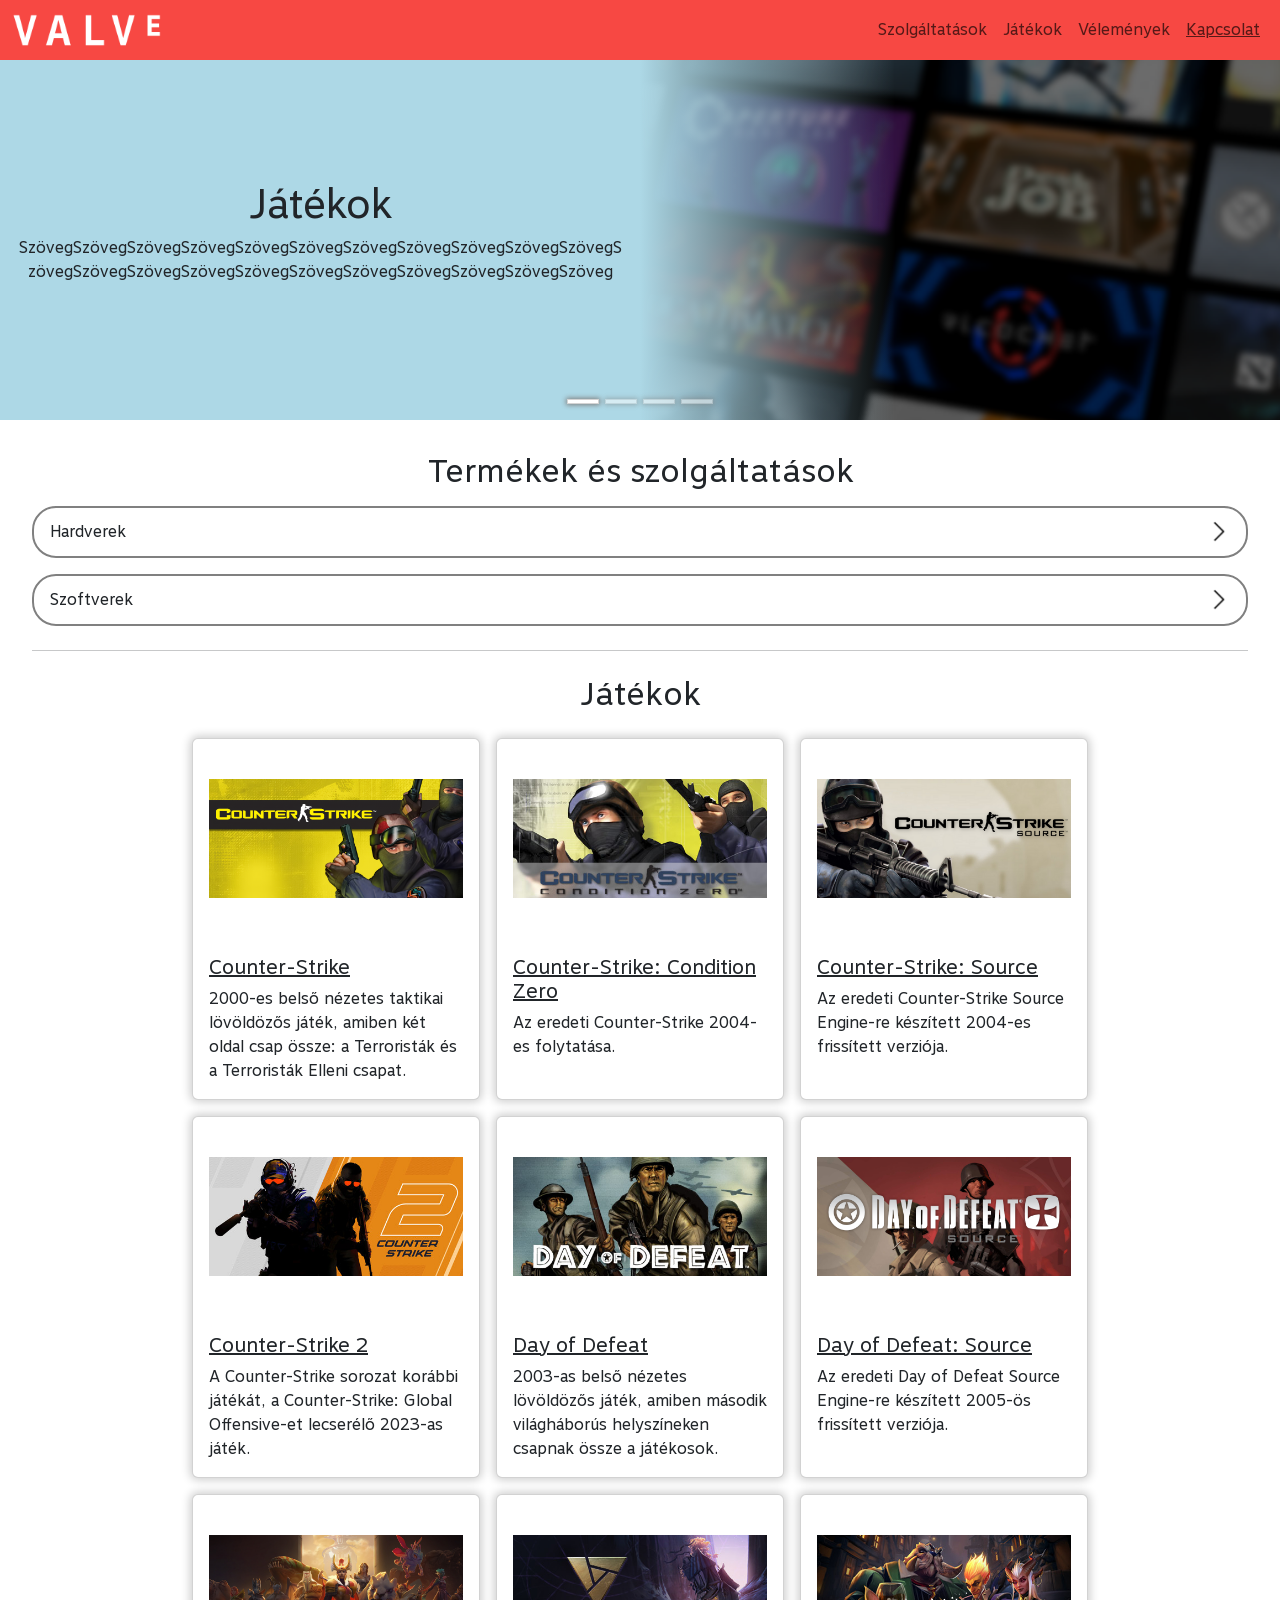
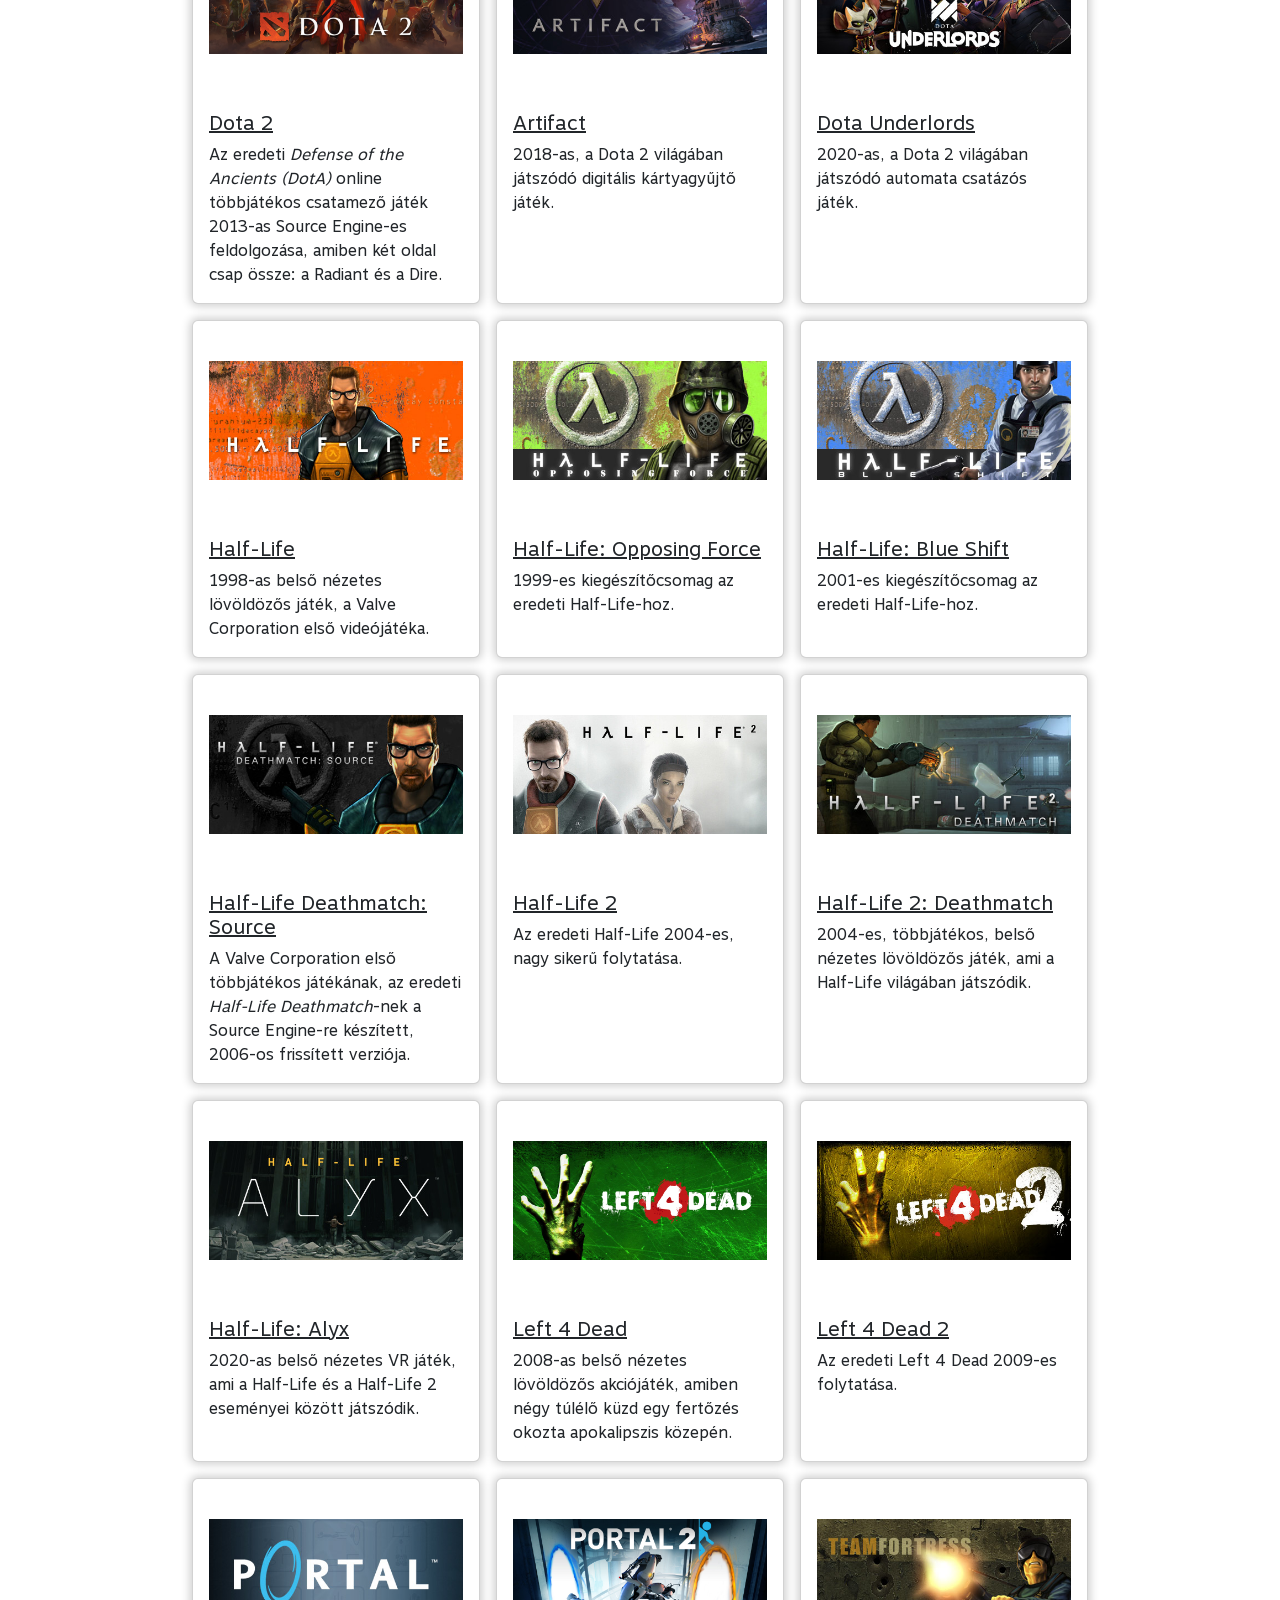
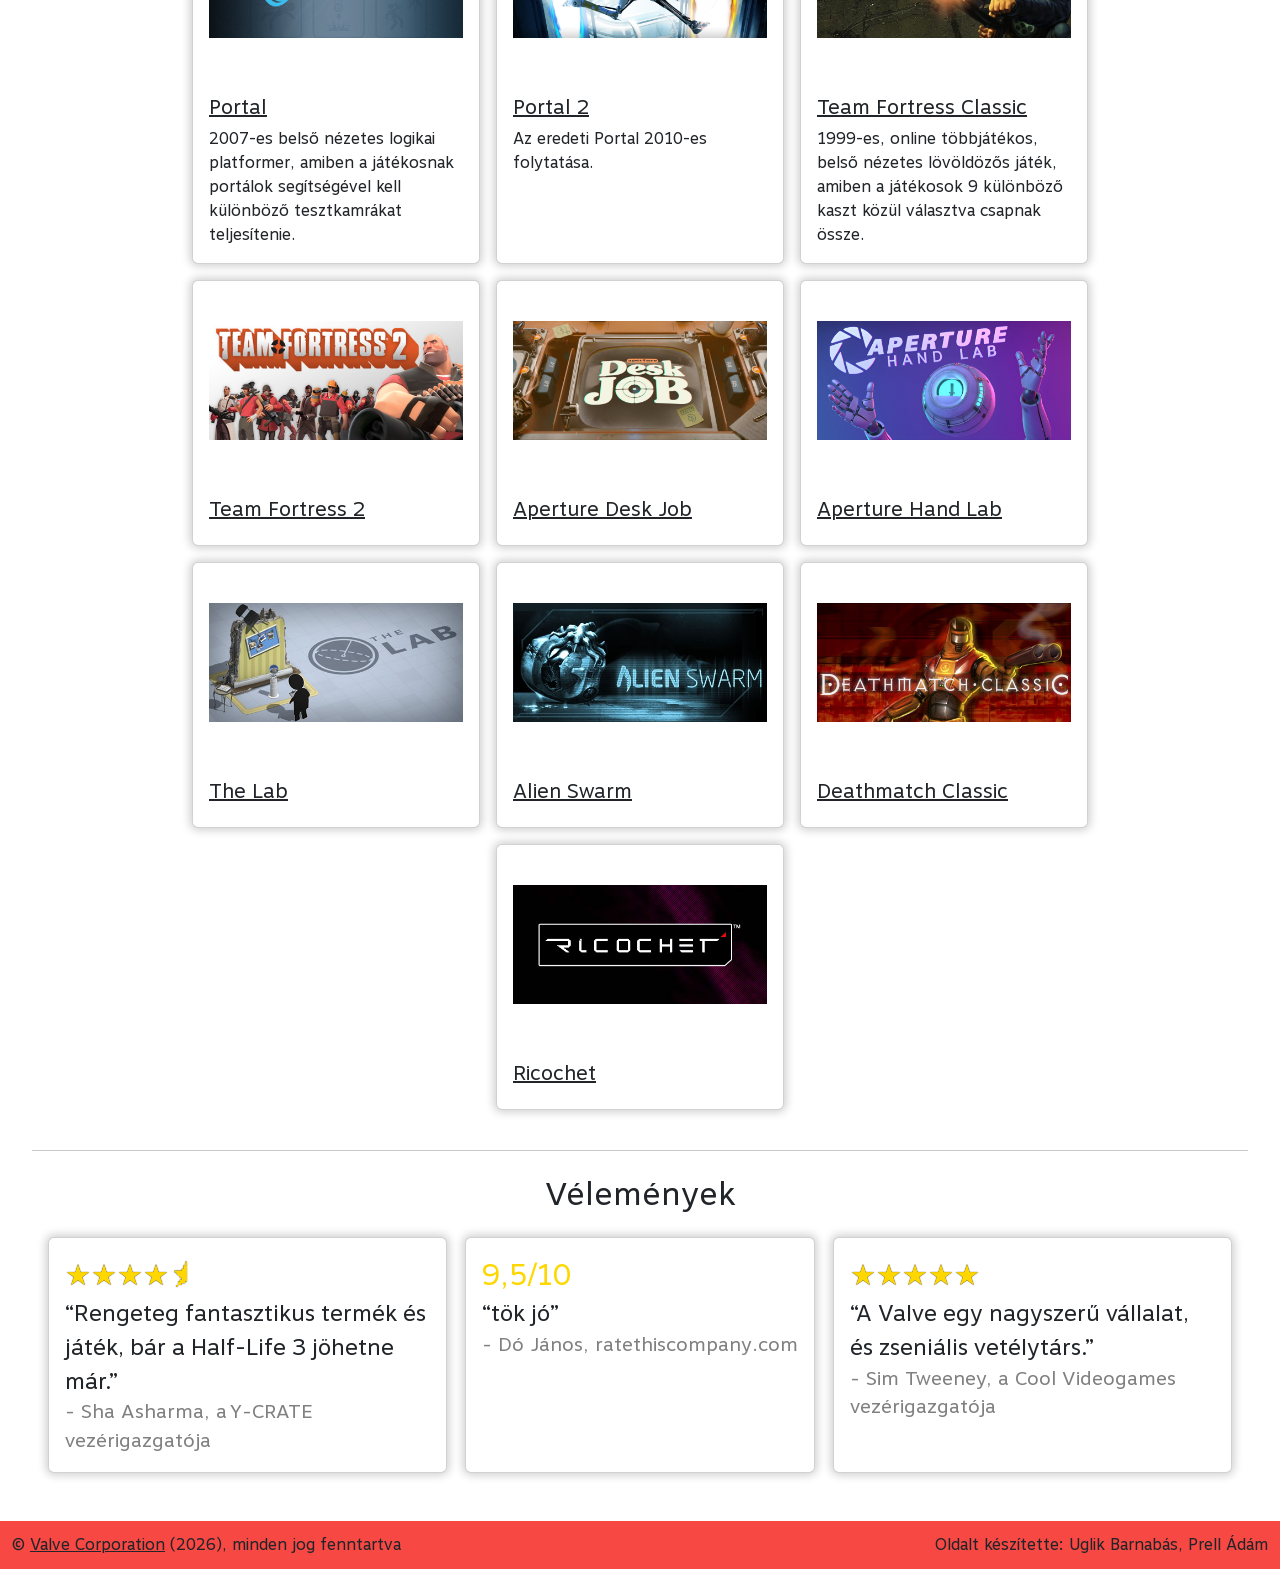
==== index.html @ 9ae610bc "Finished the game cards (god this was a lot of writing)" ====
<!DOCTYPE html>
<html lang="hu">

<head>
    <meta charset="UTF-8">
    <meta name="viewport" content="width=device-width, initial-scale=1.0">
    <title>Valve</title>
    <link href="https://cdn.jsdelivr.net/npm/bootstrap@5.3.8/dist/css/bootstrap.min.css" rel="stylesheet"
        integrity="sha384-sRIl4kxILFvY47J16cr9ZwB07vP4J8+LH7qKQnuqkuIAvNWLzeN8tE5YBujZqJLB" crossorigin="anonymous">
    <script src="https://cdn.jsdelivr.net/npm/bootstrap@5.3.8/dist/js/bootstrap.bundle.min.js"
        integrity="sha384-FKyoEForCGlyvwx9Hj09JcYn3nv7wiPVlz7YYwJrWVcXK/BmnVDxM+D2scQbITxI"
        crossorigin="anonymous"></script>
    <link rel="stylesheet" href="/style.css">
</head>

<body>
    <!--Navbar-->
    <nav class="navbar navbar-expand-sm">
        <div class="container-fluid">
            <a class="navbar-brand" href="#">
                <img src="/media/logo.png" alt="Valve logó" height="50" id="valve_logo">
            </a>
            <button class="navbar-toggler" type="button" data-bs-toggle="collapse" data-bs-target="#navbarNavAltMarkup"
                aria-controls="navbarNavAltMarkup" aria-expanded="false" aria-label="Toggle navigation">
                <span class="navbar-toggler-icon"></span>
            </button>
            <div class="collapse navbar-collapse justify-content-end" id="navbarNavAltMarkup">
                <div class="navbar-nav">
                    <a href="#szolgaltatasok" class="nav-link"
                        title="Ugrás a szolgáltatások szekcióra">Szolgáltatások</a>
                    <a href="#jatekok" class="nav-link" title="Ugrás a játékok szekcióra">Játékok</a>
                    <a href="#velemenyek" class="nav-link" title="Ugrás a vélemények szekcióra">Vélemények</a>
                    <a href="/kapcsolat" class="nav-link" title="Ugrás a kapcsolat lapra"><u>Kapcsolat</u></a>
                </div>
            </div>
        </div>
    </nav>

    <!--Carousel-->
    <div id="carousel" class="carousel slide" data-bs-ride="true">
        <div class="carousel-indicators">
            <button type="button" data-bs-target="#carousel" data-bs-slide-to="0" class="active" aria-current="true" aria-label="Slide 1"></button>
            <button type="button" data-bs-target="#carousel" data-bs-slide-to="1" aria-label="Slide 2"></button>
            <button type="button" data-bs-target="#carousel" data-bs-slide-to="2" aria-label="Slide 3"></button>
            <button type="button" data-bs-target="#carousel" data-bs-slide-to="3" aria-label="Slide 4"></button>
        </div>
        <div class="carousel-inner">
            <div class="carousel-item active">
                <div class="carousel-container">
                    <div class="carousel-leftside">
                        <h1>Játékok</h1>
                        <p>SzövegSzövegSzövegSzövegSzövegSzövegSzövegSzövegSzövegSzövegSzövegSzövegSzövegSzövegSzövegSzövegSzövegSzövegSzövegSzövegSzövegSzöveg</p>
                    </div>
                    <img src="/media/carousel/games.png" class="d-block" id="carousel-img-games" alt="Steam Frame">
                </div>
            </div>
            <div class="carousel-item">
                <div class="carousel-container">
                    <div class="carousel-leftside">
                        <h1>Steam</h1>
                        <p>SzövegSzövegSzövegSzövegSzövegSzövegSzövegSzövegSzövegSzövegSzövegSzövegSzövegSzövegSzövegSzövegSzövegSzövegSzövegSzövegSzövegSzöveg</p>
                    </div>
                    <img src="/media/hardver/deck.png" class="d-block" alt="Steam Deck">
                </div>
            </div>
            <div class="carousel-item">
                <div class="carousel-container">
                    <div class="carousel-leftside">
                        <h1>Termékek</h1>
                        <p>SzövegSzövegSzövegSzövegSzövegSzövegSzövegSzövegSzövegSzövegSzövegSzövegSzövegSzövegSzövegSzövegSzövegSzövegSzövegSzövegSzövegSzöveg</p>
                    </div>
                    <img src="/media/hardver/controller.png" class="d-block w-100" alt="Steam Controller">
                </div>
            </div>
            <div class="carousel-item">
                <div class="carousel-container">
                    <div class="carousel-leftside">
                        <h1>Egy peak CEO</h1>
                        <p>SzövegSzövegSzövegSzövegSzövegSzövegSzövegSzövegSzövegSzövegSzövegSzövegSzövegSzövegSzövegSzövegSzövegSzövegSzövegSzövegSzövegSzöveg</p>
                    </div>
                    <img src="/media/hardver/machine.png" class="d-block w-100" alt="Steam Machine">
                </div>
            </div>
        </div>
    </div>

    <main>
        <h2 id="szolgaltatasok" class="section_title">Termékek és szolgáltatások</h2>

        <!--Hardverek-->
        <div id="revealer1" class="revealer" data-bs-toggle="collapse" href="#collapse1" role="button"
            aria-expanded="false" aria-controls="collapse1">
            Hardverek
            <img src="/media/arrow.png" alt="This is an arrow :D">
        </div>
        <div class="collapse" id="collapse1">
            <div class="collapse_custom">
                <div class="card" style="width: 18rem;">
                    <img src="/media/hardver/deck.png" class="card-img-top" alt="Steam Deck" title="Steam Deck">
                    <div class="card-body">
                        <h5 class="card-title"><a href="https://store.steampowered.com/hardware/steamdeck" class="hidden_link" target="_blank">Steam Deck</a></h5>
                        <p class="card-text">Kényelemre és konzolszerű felhasználói élményre tervezett, erős, hordozható játékos‑PC.</p>
                    </div>
                </div>
                <div class="card" style="width: 18rem;">
                    <img src="/media/hardver/frame.png" class="card-img-top" alt="Steam Frame" title="Steam Frame">
                    <div class="card-body">
                        <h5 class="card-title"><a href="https://store.steampowered.com/hardware/steamframe" class="hidden_link" target="_blank">Steam Frame</a></h5>
                        <p class="card-text">Vezeték nélküli, kényelmes, könnyű VR a Steam Könyvtáradhoz.</p>
                    </div>
                </div>
                <div class="card" style="width: 18rem;">
                    <img src="/media/hardver/controller.png" class="card-img-top" alt="Steam Controller"
                        title="Steam Controller">
                    <div class="card-body">
                        <h5 class="card-title"><a href="https://store.steampowered.com/hardware/steamcontroller" class="hidden_link" target="_blank">Steam Controller</a></h5>
                        <p class="card-text">Személyre szabható, bármilyen játékhoz és konzolhoz használható univerzális kontroller.</p>
                    </div>
                </div>
                <div class="card" style="width: 18rem;">
                    <img src="/media/hardver/machine.png" class="card-img-top" alt="Steam Machine"
                        title="Steam Machine">
                    <div class="card-body">
                        <h5 class="card-title"><a href="https://store.steampowered.com/hardware/steammachine" class="hidden_link" target="_blank">Steam Machine</a></h5>
                        <p class="card-text">Nagy teljesítményű PC-s játékélmény egy nagyjából 16 centis kockába csomagolva.</p>
                    </div>
                </div>
            </div>
        </div>

        <!--Szoftverek-->
        <div id="revealer2" class="revealer" data-bs-toggle="collapse" href="#collapse2" role="button"
            aria-expanded="false" aria-controls="collapse2">
            Szoftverek
            <img src="/media/arrow.png" alt="This is an arrow :D">
        </div>
        <div class="collapse" id="collapse2">
            <div class="collapse_custom">
                <div class="card" style="width: 18rem;">
                    <img src="/media/szoftver/steam.webp" class="card-img-top" alt="Steam Logó" title="Steam Logó">
                    <div class="card-body">
                        <h5 class="card-title"><a href="https://store.steampowered.com" class="hidden_link" target="_blank">Steam</a></h5>
                        <p class="card-text">A világ legnagyobb PC játékárusító platformja egy több mint 130 ezer játékból álló választékkal.</p>
                    </div>
                </div>
                <div class="card" style="width: 18rem;">
                    <img src="/media/szoftver/steamos.jpg" class="card-img-top" alt="SteamOS Logó"
                        title="SteamOS Logó">
                    <div class="card-body">
                        <h5 class="card-title"><a href="https://store.steampowered.com/steamos" class="hidden_link" target="_blank">SteamOS</a></h5>
                        <p class="card-text">Játékra optimalizált, Steam játékokkal kompatibilis, Linux alapú operációs rendszer.</p>
                    </div>
                </div>
                <div class="card" style="width: 18rem;">
                    <img src="/media/szoftver/source.svg" class="card-img-top" alt="Source Engine Logó"
                        title="Source Engine Logó">
                    <div class="card-body">
                        <h5 class="card-title">Source Engine</h5>
                        <p class="card-text">Utódjával, a Source 2-vel együtt a legtöbb Valve játék alapjául szolgáló, szabadon használható videójáték-motor.</p>
                    </div>
                </div>
                <div class="card" style="width: 18rem;">
                    <img src="/media/szoftver/filmmaker.jpg" class="card-img-top" alt="Source Filmmaker Logó"
                        title="Source Filmmaker Logó">
                    <div class="card-body">
                        <h5 class="card-title"><a href="https://store.steampowered.com/app/1840/Source_Filmmaker/" class="hidden_link" target="_blank">Source Filmmaker</a></h5>
                        <p class="card-text">A Source Engine játékelemeit és fizikáját felhasználó animációs program.</p>
                    </div>
                </div>
                <div class="card" style="width: 18rem;">
                    <img src="/media/szoftver/proton.jpg" class="card-img-top" alt="Proton Logó" title="Proton Logó">
                    <div class="card-body">
                        <h5 class="card-title"><a href="https://github.com/ValveSoftware/Proton" class="hidden_link" target="_blank">Proton</a></h5>
                        <p class="card-text">Kompatibilitási réteg a Windows alapú játékok Linuxon való futtatásához.</p>
                    </div>
                </div>
            </div>
        </div>

        <hr>

        <!--Játékok-->
        <h2 class="section_title" id="jatekok">Játékok</h2>
        <div class="flexbox">
            <div class="card" style="width: 18rem;">
                <img src="/media/jatekok/counter_strike.png" class="card-img-top" alt="Counter-Strike banner">
                <div class="card-body">
                    <h5 class="card-title"><a href="https://store.steampowered.com/app/10/CounterStrike/" class="hidden_link" target="_blank">Counter-Strike</a></h5>
                    <p class="card-text">2000-es belső nézetes taktikai lövöldözős játék, amiben két oldal csap össze: a Terroristák és a Terroristák Elleni csapat.</p>
                </div>
            </div>
            <div class="card" style="width: 18rem;">
                <img src="/media/jatekok/counter_strike_condition_zero.png" class="card-img-top" alt="Counter-Strike: Condition Zero banner">
                <div class="card-body">
                    <h5 class="card-title"><a href="https://store.steampowered.com/app/80/CounterStrike_Condition_Zero/" class="hidden_link" target="_blank">Counter-Strike: Condition Zero</a></h5>
                    <p class="card-text">Az eredeti Counter-Strike 2004-es folytatása.</p>
                </div>
            </div>
            <div class="card" style="width: 18rem;">
                <img src="/media/jatekok/counter_strike_source.png" class="card-img-top" alt="Counter-Strike: Source banner">
                <div class="card-body">
                    <h5 class="card-title"><a href="https://store.steampowered.com/app/240/CounterStrike_Source/" class="hidden_link" target="_blank">Counter-Strike: Source</a></h5>
                    <p class="card-text">Az eredeti Counter-Strike Source Engine-re készített 2004-es frissített verziója.</p>
                </div>
            </div>
            <div class="card" style="width: 18rem;">
                <img src="/media/jatekok/counter_strike_2.png" class="card-img-top" alt="Counter-Strike 2 banner">
                <div class="card-body">
                    <h5 class="card-title"><a href="https://store.steampowered.com/app/730/CounterStrike_2/" class="hidden_link" target="_blank">Counter-Strike 2</a></h5>
                    <p class="card-text">A Counter-Strike sorozat korábbi játékát, a Counter-Strike: Global Offensive-et lecserélő 2023-as játék.</p>
                </div>
            </div>
            <div class="card" style="width: 18rem;">
                <img src="/media/jatekok/day_of_defeat.png" class="card-img-top" alt="Day of Defeat banner">
                <div class="card-body">
                    <h5 class="card-title"><a href="https://store.steampowered.com/app/30/Day_of_Defeat/" class="hidden_link" target="_blank">Day of Defeat</a></h5>
                    <p class="card-text">2003-as belső nézetes lövöldözős játék, amiben második világháborús helyszíneken csapnak össze a játékosok.</p>
                </div>
            </div>
            <div class="card" style="width: 18rem;">
                <img src="/media/jatekok/day_of_defeat_source.png" class="card-img-top" alt="Day of Defeat: Source banner">
                <div class="card-body">
                    <h5 class="card-title"><a href="https://store.steampowered.com/app/300/Day_of_Defeat_Source/" class="hidden_link" target="_blank">Day of Defeat: Source</a></h5>
                    <p class="card-text">Az eredeti Day of Defeat Source Engine-re készített 2005-ös frissített verziója.</p>
                </div>
            </div>
            <div class="card" style="width: 18rem;">
                <img src="/media/jatekok/dota_2.png" class="card-img-top" alt="Dota 2 banner">
                <div class="card-body">
                    <h5 class="card-title"><a href="https://store.steampowered.com/app/570/Dota_2/" class="hidden_link" target="_blank">Dota 2</a></h5>
                    <p class="card-text">Az eredeti <i>Defense of the Ancients (DotA)</i> online többjátékos csatamező játék 2013-as Source Engine-es feldolgozása, amiben két oldal csap össze: a Radiant és a Dire.</p>
                </div>
            </div>
            <div class="card" style="width: 18rem;">
                <img src="/media/jatekok/artifact.jpg" class="card-img-top" alt="Artifact banner">
                <div class="card-body">
                    <h5 class="card-title"><a href="https://store.steampowered.com/app/583950/Artifact/" class="hidden_link" target="_blank">Artifact</a></h5>
                    <p class="card-text">2018-as, a Dota 2 világában játszódó digitális kártyagyűjtő játék.</p>
                </div>
            </div>
            <div class="card" style="width: 18rem;">
                <img src="/media/jatekok/dota_underlords.jpg" class="card-img-top" alt="Dota Underlords banner">
                <div class="card-body">
                    <h5 class="card-title"><a href="https://store.steampowered.com/app/1046930/Dota_Underlords/" class="hidden_link" target="_blank">Dota Underlords</a></h5>
                    <p class="card-text">2020-as, a Dota 2 világában játszódó automata csatázós játék.</p>
                </div>
            </div>
            <div class="card" style="width: 18rem;">
                <img src="/media/jatekok/half_life.png" class="card-img-top" alt="Half-Life banner">
                <div class="card-body">
                    <h5 class="card-title"><a href="https://store.steampowered.com/app/70/HalfLife/" class="hidden_link" target="_blank">Half-Life</a></h5>
                    <p class="card-text">1998-as belső nézetes lövöldözős játék, a Valve Corporation első videójátéka.</p>
                </div>
            </div>
            <div class="card" style="width: 18rem;">
                <img src="/media/jatekok/half_life_opposing_force.png" class="card-img-top" alt="Half-Life: Opposing Force banner">
                <div class="card-body">
                    <h5 class="card-title"><a href="https://store.steampowered.com/app/50/HalfLife_Opposing_Force/" class="hidden_link" target="_blank">Half-Life: Opposing Force</a></h5>
                    <p class="card-text">1999-es kiegészítőcsomag az eredeti Half-Life-hoz.</p>
                </div>
            </div>
            <div class="card" style="width: 18rem;">
                <img src="/media/jatekok/half_life_blue_shift.png" class="card-img-top" alt="Half-Life: Blue Shift banner">
                <div class="card-body">
                    <h5 class="card-title"><a href="https://store.steampowered.com/app/130/HalfLife_Blue_Shift/" class="hidden_link" target="_blank">Half-Life: Blue Shift</a></h5>
                    <p class="card-text">2001-es kiegészítőcsomag az eredeti Half-Life-hoz.</p>
                </div>
            </div>
            <div class="card" style="width: 18rem;">
                <img src="/media/jatekok/half_life_deathmatch_source.png" class="card-img-top" alt="Half-Life Deathmatch: Source banner">
                <div class="card-body">
                    <h5 class="card-title"><a href="https://store.steampowered.com/app/360/HalfLife_Deathmatch_Source/" class="hidden_link" target="_blank">Half-Life Deathmatch: Source</a></h5>
                    <p class="card-text">A Valve Corporation első többjátékos játékának, az eredeti <i>Half-Life Deathmatch</i>-nek a Source Engine-re készített, 2006-os frissített verziója.</p>
                </div>
            </div>
            <div class="card" style="width: 18rem;">
                <img src="/media/jatekok/half_life_2.jpg" class="card-img-top" alt="Half-Life 2 banner">
                <div class="card-body">
                    <h5 class="card-title"><a href="https://store.steampowered.com/app/220/HalfLife_2/" class="hidden_link" target="_blank">Half-Life 2</a></h5>
                    <p class="card-text">Az eredeti Half-Life 2004-es, nagy sikerű folytatása.</p>
                </div>
            </div>
            <div class="card" style="width: 18rem;">
                <img src="/media/jatekok/half_life_2_deathmatch.png" class="card-img-top" alt="Half-Life 2: Deathmatch banner">
                <div class="card-body">
                    <h5 class="card-title"><a href="https://store.steampowered.com/app/320/HalfLife_2_Deathmatch/" class="hidden_link" target="_blank">Half-Life 2: Deathmatch</a></h5>
                    <p class="card-text">2004-es, többjátékos, belső nézetes lövöldözős játék, ami a Half-Life világában játszódik.</p>
                </div>
            </div>
            <div class="card" style="width: 18rem;">
                <img src="/media/jatekok/half_life_alyx.jpg" class="card-img-top" alt="Half-Life: Alyx banner">
                <div class="card-body">
                    <h5 class="card-title"><a href="https://store.steampowered.com/app/546560/HalfLife_Alyx/" class="hidden_link" target="_blank">Half-Life: Alyx</a></h5>
                    <p class="card-text">2020-as belső nézetes VR játék, ami a Half-Life és a Half-Life 2 eseményei között játszódik.</p>
                </div>
            </div>
            <div class="card" style="width: 18rem;">
                <img src="/media/jatekok/left_4_dead.png" class="card-img-top" alt="Left 4 Dead banner">
                <div class="card-body">
                    <h5 class="card-title"><a href="https://store.steampowered.com/app/500/Left_4_Dead/" class="hidden_link" target="_blank">Left 4 Dead</a></h5>
                    <p class="card-text">2008-as belső nézetes lövöldözős akciójáték, amiben négy túlélő küzd egy fertőzés okozta apokalipszis közepén.</p>
                </div>
            </div>
            <div class="card" style="width: 18rem;">
                <img src="/media/jatekok/left_4_dead_2.png" class="card-img-top" alt="Left 4 Dead 2 banner">
                <div class="card-body">
                    <h5 class="card-title"><a href="https://store.steampowered.com/app/550/Left_4_Dead_2/" class="hidden_link" target="_blank">Left 4 Dead 2</a></h5>
                    <p class="card-text">Az eredeti Left 4 Dead 2009-es folytatása.</p>
                </div>
            </div>
            <div class="card" style="width: 18rem;">
                <img src="/media/jatekok/portal.png" class="card-img-top" alt="Portal banner">
                <div class="card-body">
                    <h5 class="card-title"><a href="https://store.steampowered.com/app/400/Portal/" class="hidden_link" target="_blank">Portal</a></h5>
                    <p class="card-text">2007-es belső nézetes logikai platformer, amiben a játékosnak portálok segítségével kell különböző tesztkamrákat teljesítenie.</p>
                </div>
            </div>
            <div class="card" style="width: 18rem;">
                <img src="/media/jatekok/portal_2.png" class="card-img-top" alt="Portal 2 banner">
                <div class="card-body">
                    <h5 class="card-title"><a href="https://store.steampowered.com/app/620/Portal_2/" class="hidden_link" target="_blank">Portal 2</a></h5>
                    <p class="card-text">Az eredeti Portal 2010-es folytatása.</p>
                </div>
            </div>
            <div class="card" style="width: 18rem;">
                <img src="/media/jatekok/team_fortress_classic.png" class="card-img-top" alt="Team Fortress Classic banner">
                <div class="card-body">
                    <h5 class="card-title"><a href="https://store.steampowered.com/app/20/Team_Fortress_Classic/" class="hidden_link" target="_blank">Team Fortress Classic</a></h5>
                    <p class="card-text">1999-es, online többjátékos, belső nézetes lövöldözős játék, amiben a játékosok 9 különböző kaszt közül választva csapnak össze.</p>
                </div>
            </div>
            <div class="card" style="width: 18rem;">
                <img src="/media/jatekok/team_fortress_2.png" class="card-img-top" alt="Team Fortress 2 banner">
                <div class="card-body">
                    <h5 class="card-title"><a href="https://store.steampowered.com/app/440/Team_Fortress_2/" class="hidden_link" target="_blank">Team Fortress 2</a></h5>
                    <p class="card-text"></p>
                </div>
            </div>
            <div class="card" style="width: 18rem;">
                <img src="/media/jatekok/aperture_desk_job.png" class="card-img-top" alt="Aperture Desk Job banner">
                <div class="card-body">
                    <h5 class="card-title"><a href="https://store.steampowered.com/app/1902490/Aperture_Desk_Job/" class="hidden_link" target="_blank">Aperture Desk Job</a></h5>
                    <p class="card-text"> </p>
                </div>
            </div>
            <div class="card" style="width: 18rem;">
                <img src="/media/jatekok/aperture_hand_lab.png" class="card-img-top" alt="Aperture Hand Lab banner">
                <div class="card-body">
                    <h5 class="card-title"><a href="https://store.steampowered.com/app/868020/Aperture_Hand_Lab/" class="hidden_link" target="_blank">Aperture Hand Lab</a></h5>
                    <p class="card-text"> </p>
                </div>
            </div>
            <div class="card" style="width: 18rem;">
                <img src="/media/jatekok/the_lab.png" class="card-img-top" alt="The Lab banner">
                <div class="card-body">
                    <h5 class="card-title"><a href="https://store.steampowered.com/app/450390/The_Lab/" class="hidden_link" target="_blank">The Lab</a></h5>
                    <p class="card-text"> </p>
                </div>
            </div>
            <div class="card" style="width: 18rem;">
                <img src="/media/jatekok/alien_swarm.png" class="card-img-top" alt="Alien Swarm banner">
                <div class="card-body">
                    <h5 class="card-title"><a href="https://store.steampowered.com/app/630/Alien_Swarm/" class="hidden_link" target="_blank">Alien Swarm</a></h5>
                    <p class="card-text"> </p>
                </div>
            </div>
            <div class="card" style="width: 18rem;">
                <img src="/media/jatekok/deathmatch_classic.png" class="card-img-top" alt="Deathmatch Classic banner">
                <div class="card-body">
                    <h5 class="card-title"><a href="https://store.steampowered.com/app/40/Deathmatch_Classic/" class="hidden_link" target="_blank">Deathmatch Classic</a></h5>
                    <p class="card-text"> </p>
                </div>
            </div>
            <div class="card" style="width: 18rem;">
                <img src="/media/jatekok/ricochet.png" class="card-img-top" alt="Ricochet banner">
                <div class="card-body">
                    <h5 class="card-title"><a href="https://store.steampowered.com/app/60/Ricochet/" class="hidden_link" target="_blank">Ricochet</a></h5>
                    <p class="card-text"> </p>
                </div>
            </div>
        </div>
        
        <hr>
        
        <!--Vélemények-->
        <h2 id="velemenyek" class="section_title">Vélemények</h2> <!--fix width-->
        <div class="velemenyekgrid">
            <div class="card">
                <div class="card-body">
                    <span class="stars rating">★★★★⯨</span>
                    <p class="review_text">“Rengeteg fantasztikus termék és játék, bár a Half-Life 3 jöhetne már.”</p>
                    <p class="review_author">- Sha Asharma, a Y-CRATE vezérigazgatója</p>
                </div>
            </div>
            <div class="card">
                <div class="card-body">
                    <span class="rating">9,5/10</span>
                    <p class="review_text">“tök jó”</p>
                    <p class="review_author">- Dó János, ratethiscompany.com</p>
                </div>
            </div>
            <div class="card">
                <div class="card-body">
                    <span class="stars rating">★★★★★</span>
                    <p class="review_text">“A Valve egy nagyszerű vállalat, és zseniális vetélytárs.”</p>
                    <p class="review_author">- Sim Tweeney, a Cool Videogames vezérigazgatója</p>
                </div>
            </div>
        </div>
    </main>
    <footer>
        <p>© <a href="https://www.valvesoftware.com/" class="hidden_link" target="_blank">Valve Corporation</a> (2026),
            minden jog fenntartva</p>
        <p>Oldalt készítette: Uglik Barnabás, Prell Ádám</p>
    </footer>
</body>

</html>
---- style.css ----
@import url('https://fonts.googleapis.com/css2?family=Mona+Sans:ital,wght@0,200..900;1,200..900&display=swap');

@font-face {
    font-family: motiva_regular;
    src: url(./font/MotivaSansRegular.woff.ttf);
}

@font-face {
    font-family: motiva_medium;
    src: url(./font/MotivaSansMedium.woff.ttf);
}

* {
    margin: 0; padding: 0;
    box-sizing: border-box;
    font-family: motiva_regular;
}

.navbar {
    background: #f74843;
    padding: 0;
}

.navbar > div {
    padding-left: 0;
}

#carousel,
.carousel-item,
.carousel-item > img
{
    height: 40vh;
    object-fit: cover;
}

#valve_logo{
    background-color: white;
}

main {
    padding: 32px;
}

.revealer {
    display: flex;
    width: 100%;
    border: 2px solid grey;
    padding: 12px 16px;
    border-radius: 24px;
    transition: border-radius .1s;
    justify-content: space-between;
}

.revealer[aria-expanded="false"] {
    transition-delay: .3s;
}

.revealer[aria-expanded="true"], .revealer:has(+ .collapsing) {
    border-bottom: none;
}

.collapse_custom {
    display: flex;
    flex-direction: row;
    border: 2px solid grey;
    border-top: none;
    gap: 16px;
    flex-wrap: wrap;
    padding: 16px;
    justify-content: center;
    border-radius: 0 0 24px 24px;
}

main > .revealer:not(:first-child) {
    margin-top: 16px;
}

.card {
    box-shadow: 0px 0px 10px 2px #0003;
}

.card-img-top {
    padding: 16px;
    height: 200px;
    object-fit: contain;
}

.revealer img {
    transition: transform 0.3s ease;
    height: 24px;
}

.revealer[aria-expanded="true"] img {
    transform: rotate(90deg);
    transition: transform 0.3s ease;
}

.revealer[aria-expanded="true"] {
    border-radius: 24px 24px 0 0;
}

.section_title {
    text-align: center;
}

.flexbox {
    display: flex;
    flex-direction: row;
    gap: 16px;
    flex-wrap: wrap;
    padding: 16px;
    justify-content: center;
}

hr {
    margin: 24px 0;
}

footer {
    background-color: #f74843;
    padding: 12px;
    display: flex;
    flex-direction: row;
    justify-content: space-between;
    flex-wrap: wrap;
}

footer > p {
    margin-bottom: 0 !important;
}

.hidden_link {
    color: #212529;
}

.stars {
    text-shadow: 0 0 1px black;
}

.rating {
    font-size: 1.8em;
    color: gold;
}

.velemenyekgrid {
    display: grid;
    grid-template-columns: auto auto auto;
    gap: 18px;
    padding: 16px;
}

.review_flexbox {
    display: flex;
    flex-direction: row;
    gap: 16px;
    flex-wrap: wrap;
    padding: 16px;
    justify-content: space-between;
}

.review_text {
    font-size: 1.4em;
    margin-bottom: 0;
}

.review_author {
    font-size: 1.2em;
    margin-top: 0;
    margin-bottom: 0;
    color: gray;
}

@media only screen and (max-width: 700px) {
    .velemenyekgrid {
        grid-template-columns: auto;
    }
}

.carousel-container {
    display: flex;
    align-self: center;
    height: 100%;
    align-items: center;
    background: linear-gradient(to right, lightblue 50%, transparent 70%);
}

.carousel-leftside {
    display: flex;
    width: 50%;
    height: 100%;
    flex-direction: column;
    justify-content: center;
    padding: 16px;
}

.carousel-container h1,
.carousel-container p {
    overflow-wrap: break-word;
    text-align: center;
    width: 100%;
}

.carousel-container img {
    width: 50%;
    object-fit: contain;
    padding: 16px;
    height: 100%;
}

.carousel-indicators button {
    border: 0.1px solid lightgray !important;
    box-shadow: 0 0 5px 1px gray;
}

#carousel-img-games {
    scale: 200%;
    z-index: -1;
    object-fit: cover;
}

.velemenyekgrid .card {
    min-width: 33%;
}
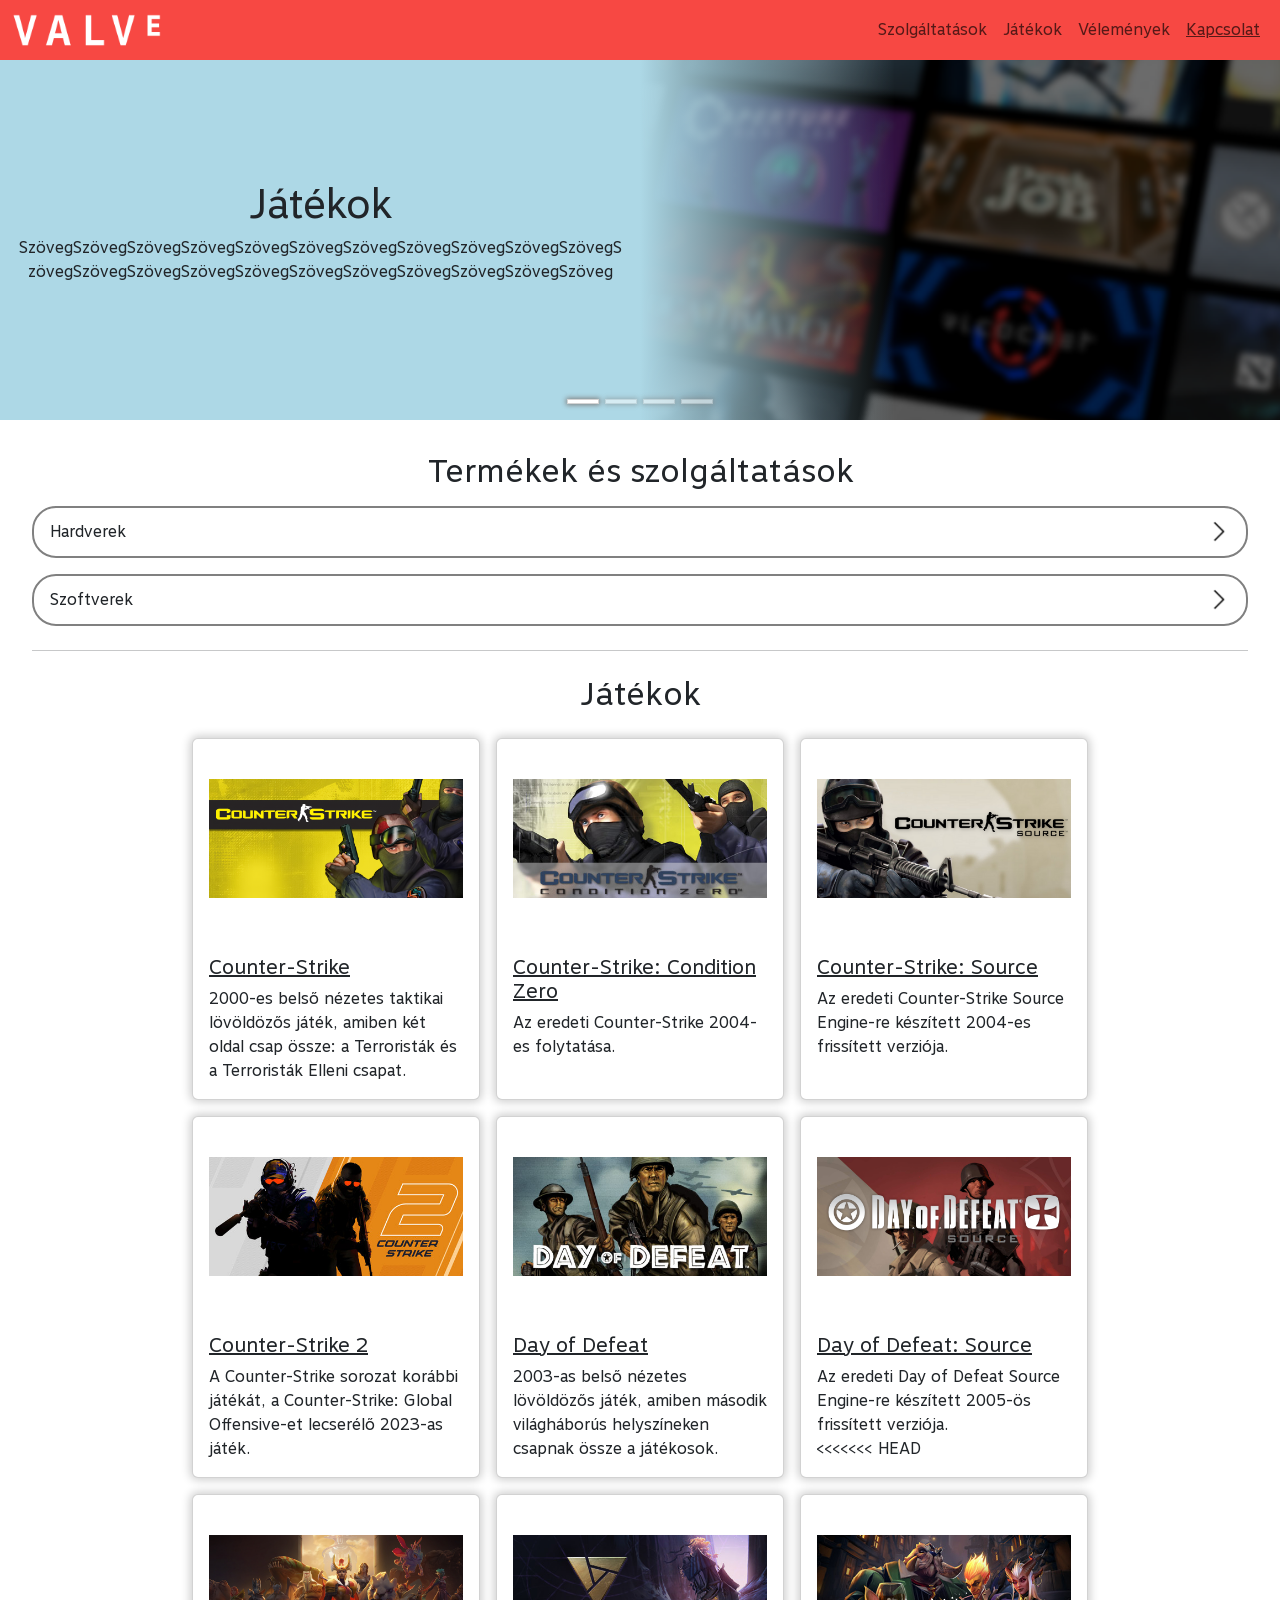
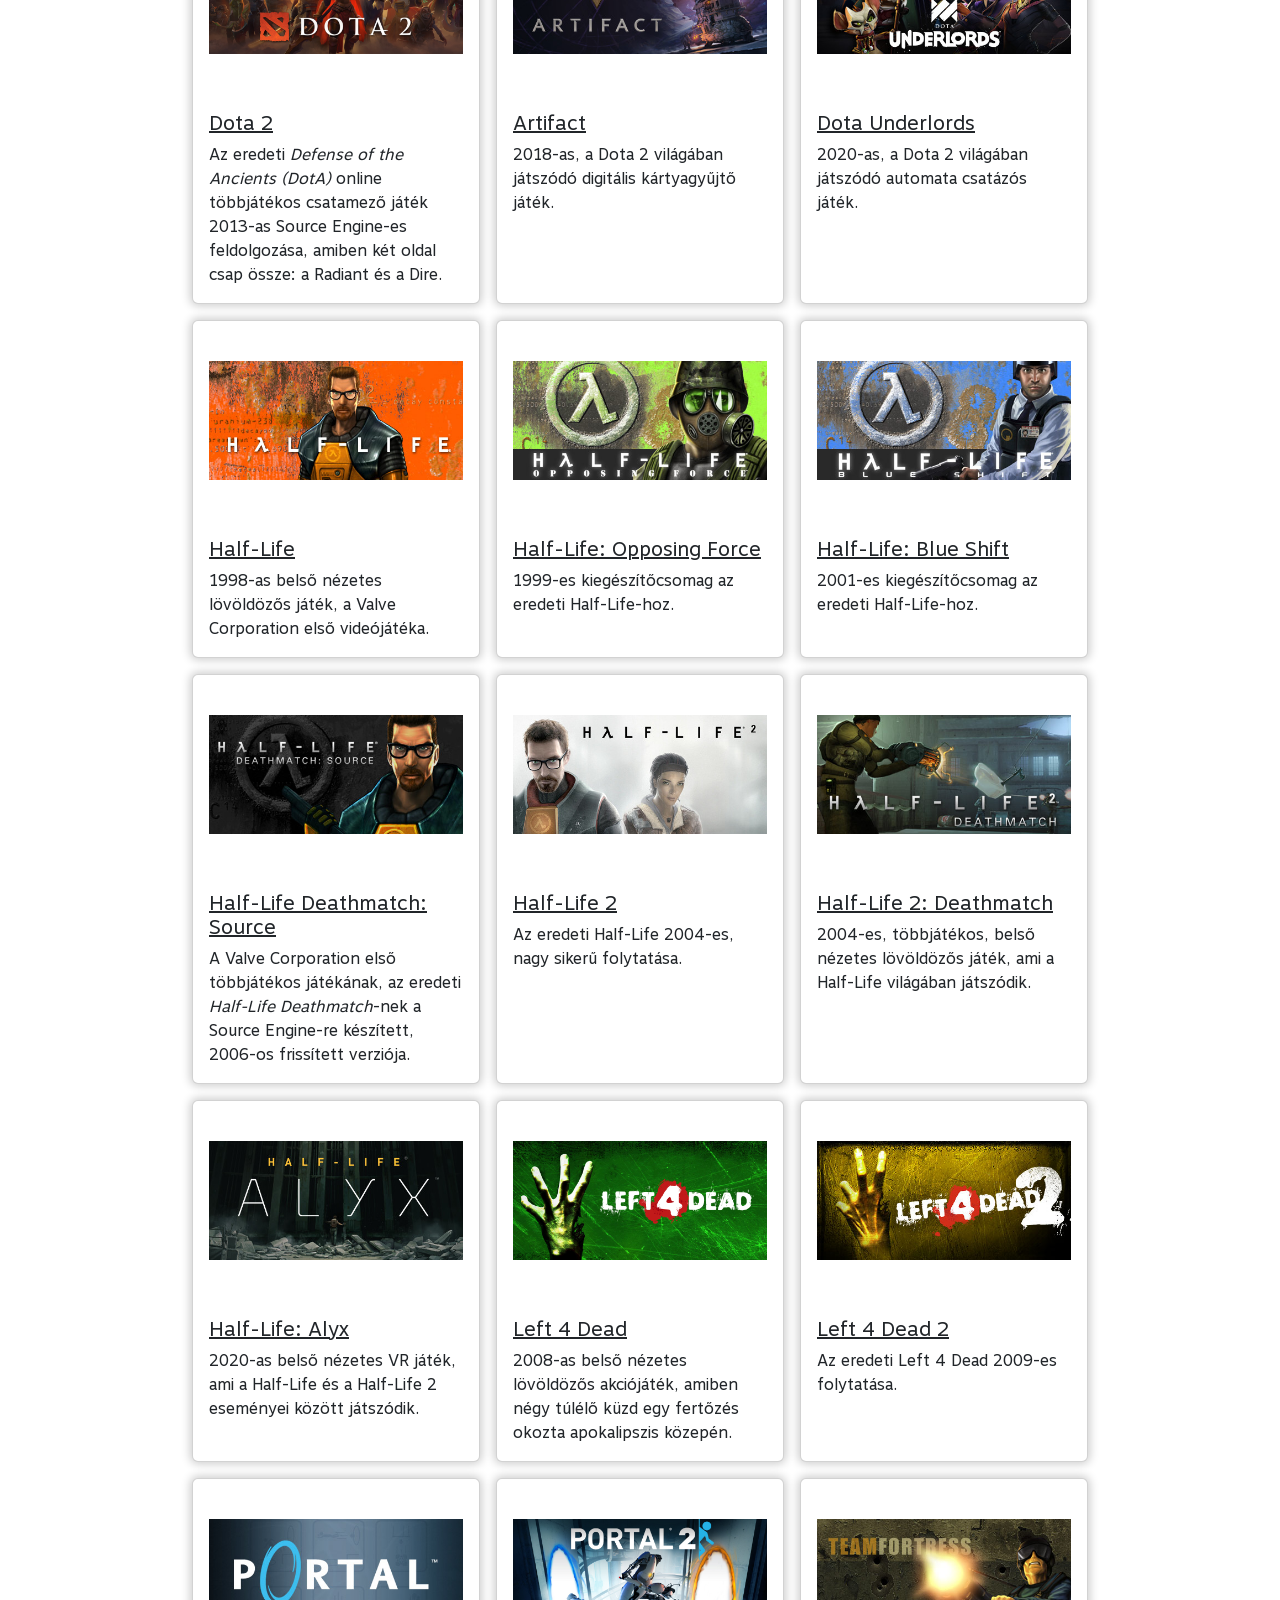
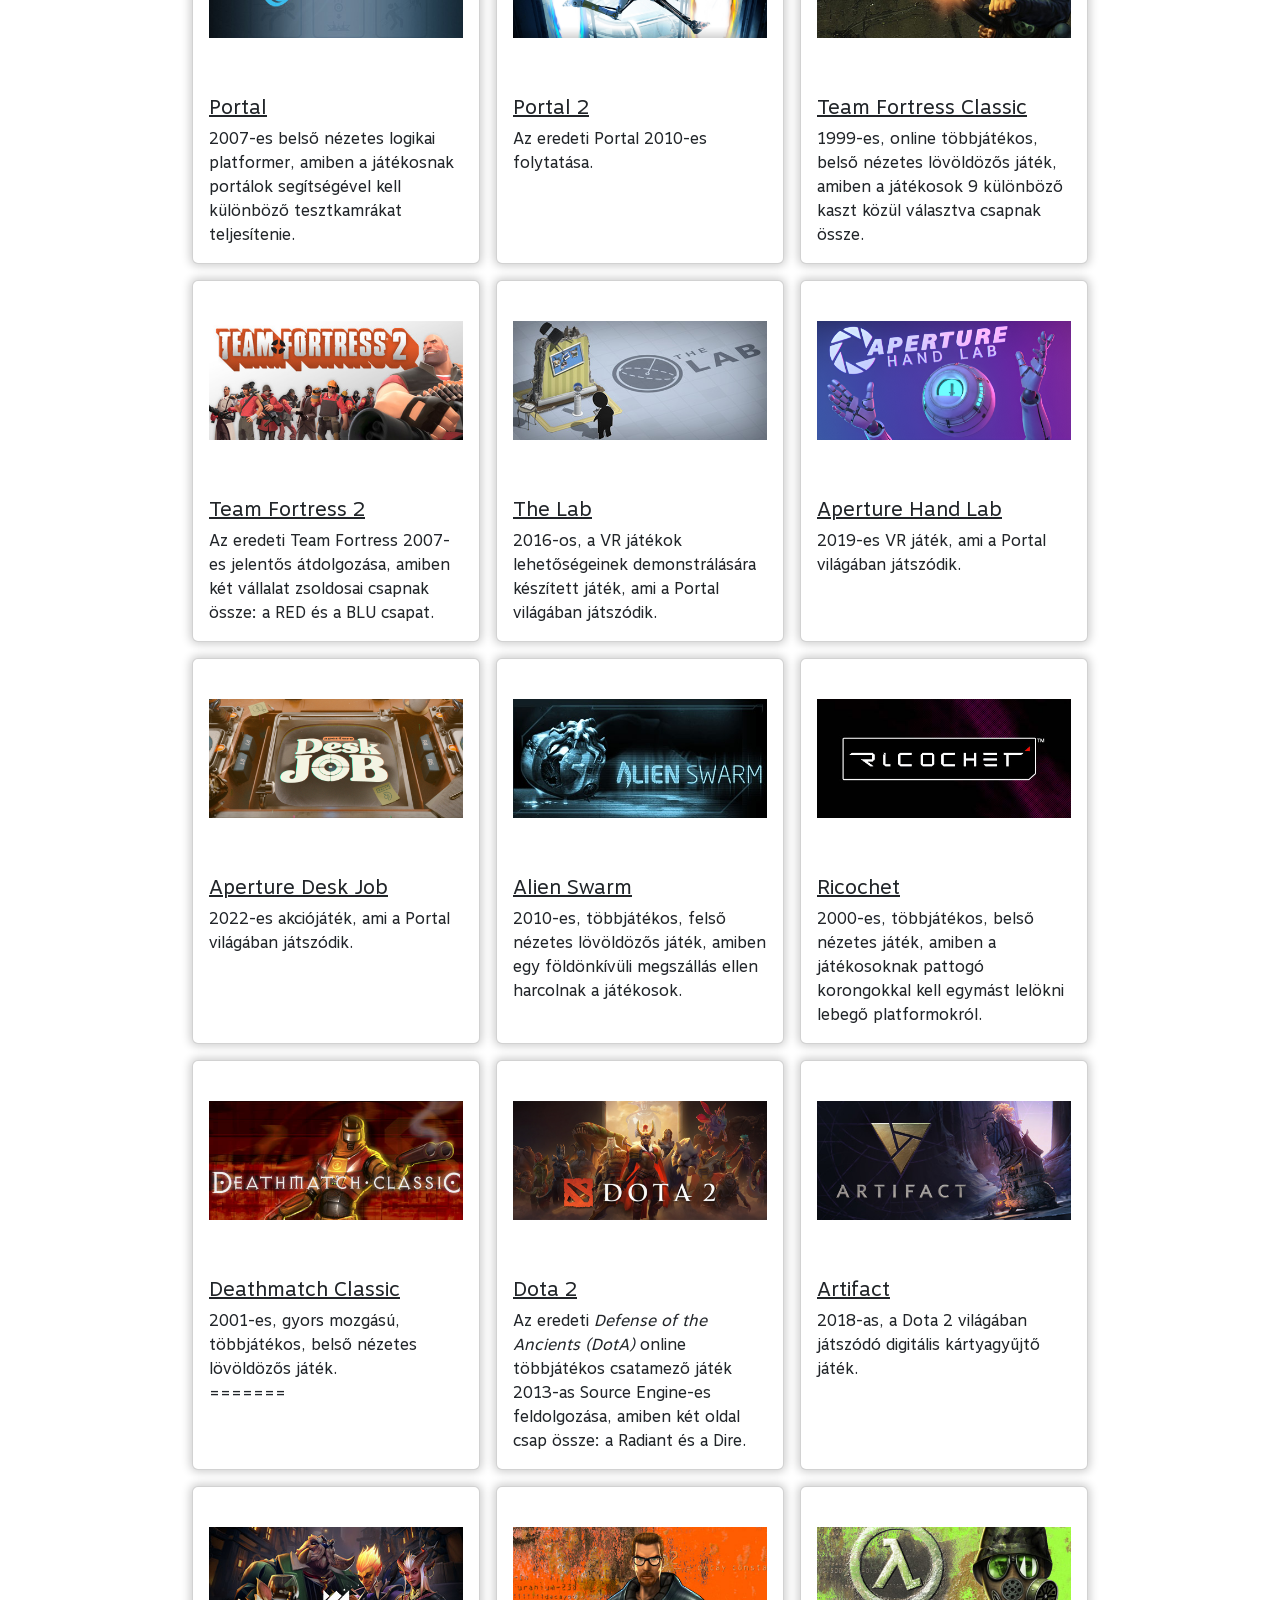
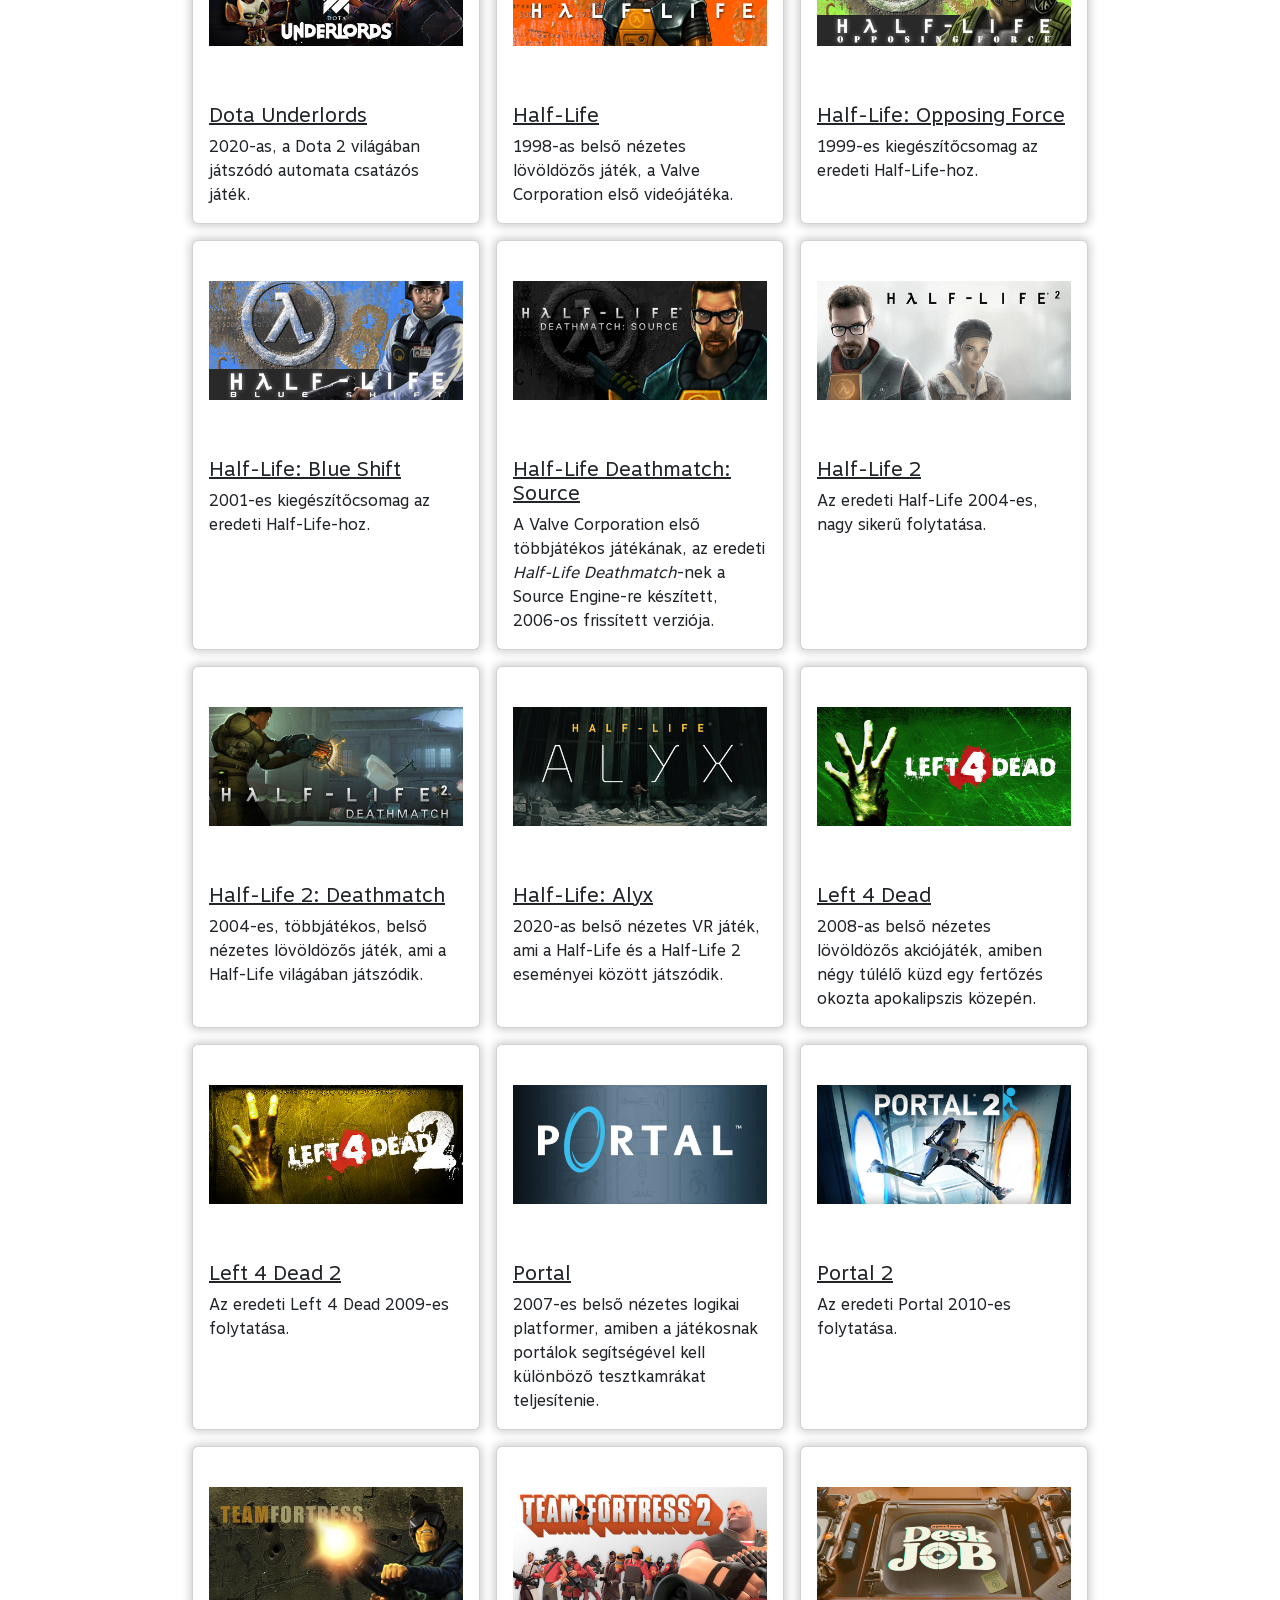
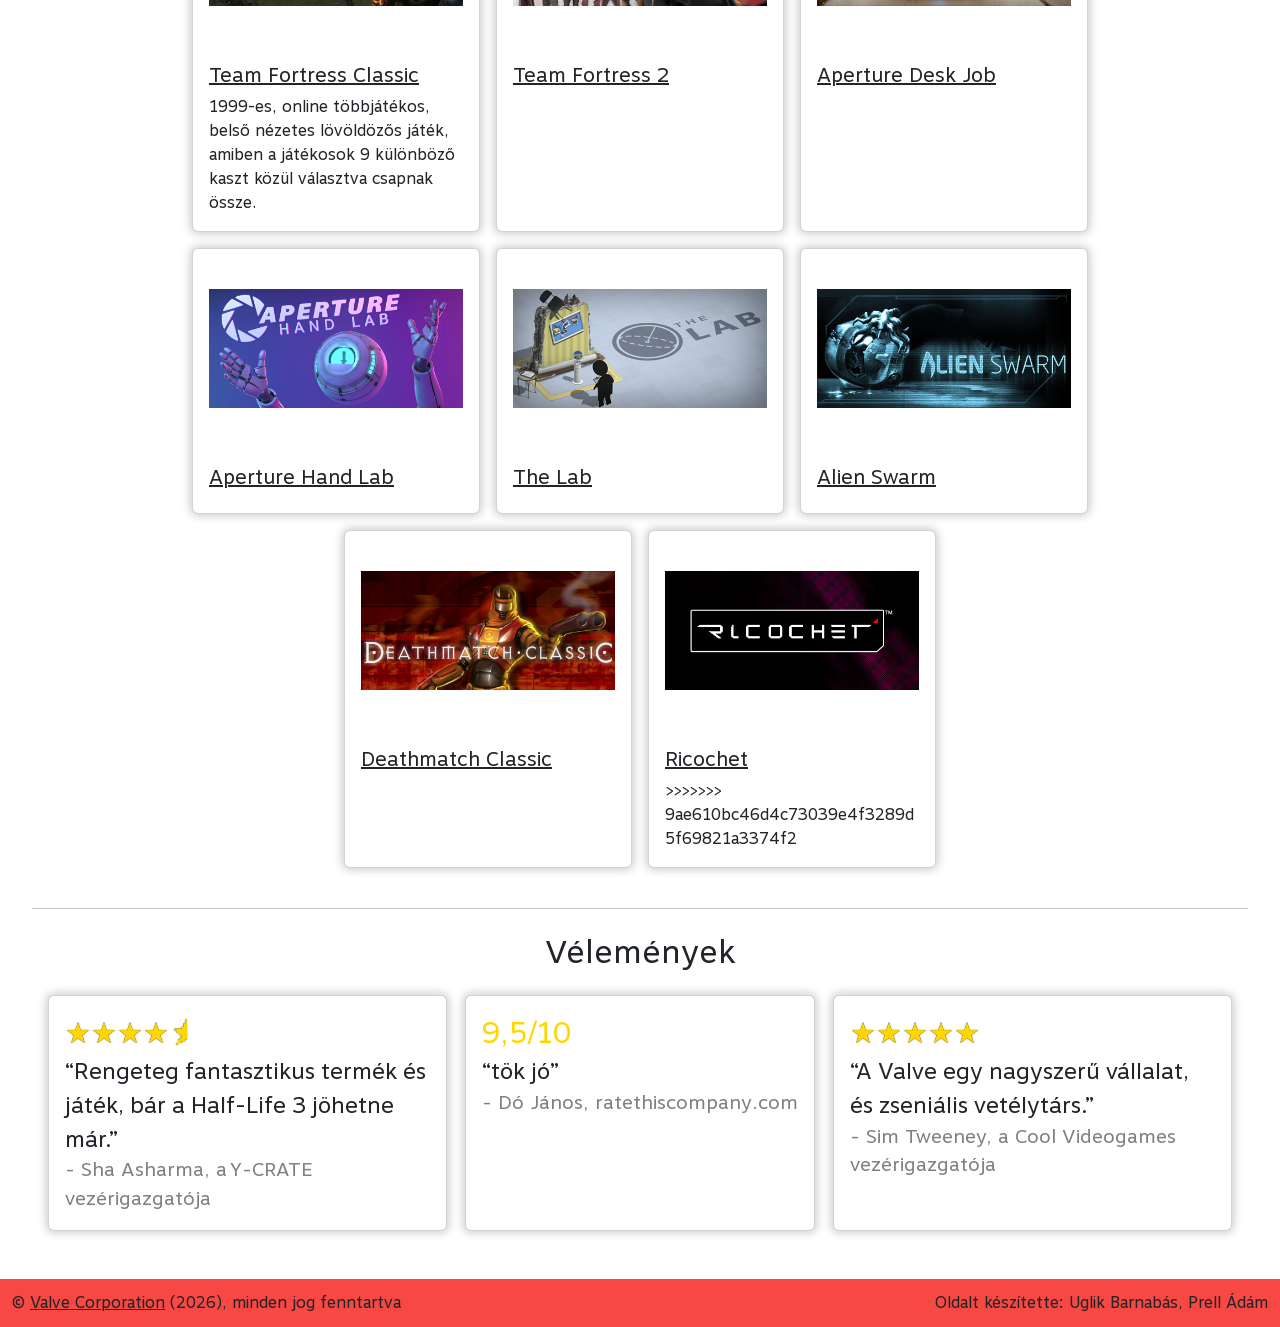
==== commit ec0ba7b6: "Merge branch 'main' of https://github.com/probablybarni/complex-website-ipari" ====
--- a/index.html
+++ b/index.html
@@ -222,6 +222,7 @@
                 <div class="card-body">
                     <h5 class="card-title"><a href="https://store.steampowered.com/app/300/Day_of_Defeat_Source/" class="hidden_link" target="_blank">Day of Defeat: Source</a></h5>
                     <p class="card-text">Az eredeti Day of Defeat Source Engine-re készített 2005-ös frissített verziója.</p>
+<<<<<<< HEAD
                 </div>
             </div>
             <div class="card" style="width: 18rem;">
@@ -333,6 +334,161 @@
                 <img src="/media/jatekok/team_fortress_2.png" class="card-img-top" alt="Team Fortress 2 banner">
                 <div class="card-body">
                     <h5 class="card-title"><a href="https://store.steampowered.com/app/440/Team_Fortress_2/" class="hidden_link" target="_blank">Team Fortress 2</a></h5>
+                    <p class="card-text">Az eredeti Team Fortress 2007-es jelentős átdolgozása, amiben két vállalat zsoldosai csapnak össze: a RED és a BLU csapat.</p>
+                </div>
+            </div>
+            <div class="card" style="width: 18rem;">
+                <img src="/media/jatekok/the_lab.png" class="card-img-top" alt="The Lab banner">
+                <div class="card-body">
+                    <h5 class="card-title"><a href="https://store.steampowered.com/app/450390/The_Lab/" class="hidden_link" target="_blank">The Lab</a></h5>
+                    <p class="card-text">2016-os, a VR játékok lehetőségeinek demonstrálására készített játék, ami a Portal világában játszódik.</p>
+                </div>
+            </div>
+            <div class="card" style="width: 18rem;">
+                <img src="/media/jatekok/aperture_hand_lab.png" class="card-img-top" alt="Aperture Hand Lab banner">
+                <div class="card-body">
+                    <h5 class="card-title"><a href="https://store.steampowered.com/app/868020/Aperture_Hand_Lab/" class="hidden_link" target="_blank">Aperture Hand Lab</a></h5>
+                    <p class="card-text">2019-es VR játék, ami a Portal világában játszódik.</p>
+                </div>
+            </div>
+            <div class="card" style="width: 18rem;">
+                <img src="/media/jatekok/aperture_desk_job.png" class="card-img-top" alt="Aperture Desk Job banner">
+                <div class="card-body">
+                    <h5 class="card-title"><a href="https://store.steampowered.com/app/1902490/Aperture_Desk_Job/" class="hidden_link" target="_blank">Aperture Desk Job</a></h5>
+                    <p class="card-text">2022-es akciójáték, ami a Portal világában játszódik.</p>
+                </div>
+            </div>
+            <div class="card" style="width: 18rem;">
+                <img src="/media/jatekok/alien_swarm.png" class="card-img-top" alt="Alien Swarm banner">
+                <div class="card-body">
+                    <h5 class="card-title"><a href="https://store.steampowered.com/app/630/Alien_Swarm/" class="hidden_link" target="_blank">Alien Swarm</a></h5>
+                    <p class="card-text">2010-es, többjátékos, felső nézetes lövöldözős játék, amiben egy földönkívüli megszállás ellen harcolnak a játékosok.</p>
+                </div>
+            </div>
+            <div class="card" style="width: 18rem;">
+                <img src="/media/jatekok/ricochet.png" class="card-img-top" alt="Ricochet banner">
+                <div class="card-body">
+                    <h5 class="card-title"><a href="https://store.steampowered.com/app/60/Ricochet/" class="hidden_link" target="_blank">Ricochet</a></h5>
+                    <p class="card-text">2000-es, többjátékos, belső nézetes játék, amiben a játékosoknak pattogó korongokkal kell egymást lelökni lebegő platformokról.</p>
+                </div>
+            </div>
+            <div class="card" style="width: 18rem;">
+                <img src="/media/jatekok/deathmatch_classic.png" class="card-img-top" alt="Deathmatch Classic banner">
+                <div class="card-body">
+                    <h5 class="card-title"><a href="https://store.steampowered.com/app/40/Deathmatch_Classic/" class="hidden_link" target="_blank">Deathmatch Classic</a></h5>
+                    <p class="card-text">2001-es, gyors mozgású, többjátékos, belső nézetes lövöldözős játék.</p>
+=======
+                </div>
+            </div>
+            <div class="card" style="width: 18rem;">
+                <img src="/media/jatekok/dota_2.png" class="card-img-top" alt="Dota 2 banner">
+                <div class="card-body">
+                    <h5 class="card-title"><a href="https://store.steampowered.com/app/570/Dota_2/" class="hidden_link" target="_blank">Dota 2</a></h5>
+                    <p class="card-text">Az eredeti <i>Defense of the Ancients (DotA)</i> online többjátékos csatamező játék 2013-as Source Engine-es feldolgozása, amiben két oldal csap össze: a Radiant és a Dire.</p>
+                </div>
+            </div>
+            <div class="card" style="width: 18rem;">
+                <img src="/media/jatekok/artifact.jpg" class="card-img-top" alt="Artifact banner">
+                <div class="card-body">
+                    <h5 class="card-title"><a href="https://store.steampowered.com/app/583950/Artifact/" class="hidden_link" target="_blank">Artifact</a></h5>
+                    <p class="card-text">2018-as, a Dota 2 világában játszódó digitális kártyagyűjtő játék.</p>
+                </div>
+            </div>
+            <div class="card" style="width: 18rem;">
+                <img src="/media/jatekok/dota_underlords.jpg" class="card-img-top" alt="Dota Underlords banner">
+                <div class="card-body">
+                    <h5 class="card-title"><a href="https://store.steampowered.com/app/1046930/Dota_Underlords/" class="hidden_link" target="_blank">Dota Underlords</a></h5>
+                    <p class="card-text">2020-as, a Dota 2 világában játszódó automata csatázós játék.</p>
+                </div>
+            </div>
+            <div class="card" style="width: 18rem;">
+                <img src="/media/jatekok/half_life.png" class="card-img-top" alt="Half-Life banner">
+                <div class="card-body">
+                    <h5 class="card-title"><a href="https://store.steampowered.com/app/70/HalfLife/" class="hidden_link" target="_blank">Half-Life</a></h5>
+                    <p class="card-text">1998-as belső nézetes lövöldözős játék, a Valve Corporation első videójátéka.</p>
+                </div>
+            </div>
+            <div class="card" style="width: 18rem;">
+                <img src="/media/jatekok/half_life_opposing_force.png" class="card-img-top" alt="Half-Life: Opposing Force banner">
+                <div class="card-body">
+                    <h5 class="card-title"><a href="https://store.steampowered.com/app/50/HalfLife_Opposing_Force/" class="hidden_link" target="_blank">Half-Life: Opposing Force</a></h5>
+                    <p class="card-text">1999-es kiegészítőcsomag az eredeti Half-Life-hoz.</p>
+                </div>
+            </div>
+            <div class="card" style="width: 18rem;">
+                <img src="/media/jatekok/half_life_blue_shift.png" class="card-img-top" alt="Half-Life: Blue Shift banner">
+                <div class="card-body">
+                    <h5 class="card-title"><a href="https://store.steampowered.com/app/130/HalfLife_Blue_Shift/" class="hidden_link" target="_blank">Half-Life: Blue Shift</a></h5>
+                    <p class="card-text">2001-es kiegészítőcsomag az eredeti Half-Life-hoz.</p>
+                </div>
+            </div>
+            <div class="card" style="width: 18rem;">
+                <img src="/media/jatekok/half_life_deathmatch_source.png" class="card-img-top" alt="Half-Life Deathmatch: Source banner">
+                <div class="card-body">
+                    <h5 class="card-title"><a href="https://store.steampowered.com/app/360/HalfLife_Deathmatch_Source/" class="hidden_link" target="_blank">Half-Life Deathmatch: Source</a></h5>
+                    <p class="card-text">A Valve Corporation első többjátékos játékának, az eredeti <i>Half-Life Deathmatch</i>-nek a Source Engine-re készített, 2006-os frissített verziója.</p>
+                </div>
+            </div>
+            <div class="card" style="width: 18rem;">
+                <img src="/media/jatekok/half_life_2.jpg" class="card-img-top" alt="Half-Life 2 banner">
+                <div class="card-body">
+                    <h5 class="card-title"><a href="https://store.steampowered.com/app/220/HalfLife_2/" class="hidden_link" target="_blank">Half-Life 2</a></h5>
+                    <p class="card-text">Az eredeti Half-Life 2004-es, nagy sikerű folytatása.</p>
+                </div>
+            </div>
+            <div class="card" style="width: 18rem;">
+                <img src="/media/jatekok/half_life_2_deathmatch.png" class="card-img-top" alt="Half-Life 2: Deathmatch banner">
+                <div class="card-body">
+                    <h5 class="card-title"><a href="https://store.steampowered.com/app/320/HalfLife_2_Deathmatch/" class="hidden_link" target="_blank">Half-Life 2: Deathmatch</a></h5>
+                    <p class="card-text">2004-es, többjátékos, belső nézetes lövöldözős játék, ami a Half-Life világában játszódik.</p>
+                </div>
+            </div>
+            <div class="card" style="width: 18rem;">
+                <img src="/media/jatekok/half_life_alyx.jpg" class="card-img-top" alt="Half-Life: Alyx banner">
+                <div class="card-body">
+                    <h5 class="card-title"><a href="https://store.steampowered.com/app/546560/HalfLife_Alyx/" class="hidden_link" target="_blank">Half-Life: Alyx</a></h5>
+                    <p class="card-text">2020-as belső nézetes VR játék, ami a Half-Life és a Half-Life 2 eseményei között játszódik.</p>
+                </div>
+            </div>
+            <div class="card" style="width: 18rem;">
+                <img src="/media/jatekok/left_4_dead.png" class="card-img-top" alt="Left 4 Dead banner">
+                <div class="card-body">
+                    <h5 class="card-title"><a href="https://store.steampowered.com/app/500/Left_4_Dead/" class="hidden_link" target="_blank">Left 4 Dead</a></h5>
+                    <p class="card-text">2008-as belső nézetes lövöldözős akciójáték, amiben négy túlélő küzd egy fertőzés okozta apokalipszis közepén.</p>
+                </div>
+            </div>
+            <div class="card" style="width: 18rem;">
+                <img src="/media/jatekok/left_4_dead_2.png" class="card-img-top" alt="Left 4 Dead 2 banner">
+                <div class="card-body">
+                    <h5 class="card-title"><a href="https://store.steampowered.com/app/550/Left_4_Dead_2/" class="hidden_link" target="_blank">Left 4 Dead 2</a></h5>
+                    <p class="card-text">Az eredeti Left 4 Dead 2009-es folytatása.</p>
+                </div>
+            </div>
+            <div class="card" style="width: 18rem;">
+                <img src="/media/jatekok/portal.png" class="card-img-top" alt="Portal banner">
+                <div class="card-body">
+                    <h5 class="card-title"><a href="https://store.steampowered.com/app/400/Portal/" class="hidden_link" target="_blank">Portal</a></h5>
+                    <p class="card-text">2007-es belső nézetes logikai platformer, amiben a játékosnak portálok segítségével kell különböző tesztkamrákat teljesítenie.</p>
+                </div>
+            </div>
+            <div class="card" style="width: 18rem;">
+                <img src="/media/jatekok/portal_2.png" class="card-img-top" alt="Portal 2 banner">
+                <div class="card-body">
+                    <h5 class="card-title"><a href="https://store.steampowered.com/app/620/Portal_2/" class="hidden_link" target="_blank">Portal 2</a></h5>
+                    <p class="card-text">Az eredeti Portal 2010-es folytatása.</p>
+                </div>
+            </div>
+            <div class="card" style="width: 18rem;">
+                <img src="/media/jatekok/team_fortress_classic.png" class="card-img-top" alt="Team Fortress Classic banner">
+                <div class="card-body">
+                    <h5 class="card-title"><a href="https://store.steampowered.com/app/20/Team_Fortress_Classic/" class="hidden_link" target="_blank">Team Fortress Classic</a></h5>
+                    <p class="card-text">1999-es, online többjátékos, belső nézetes lövöldözős játék, amiben a játékosok 9 különböző kaszt közül választva csapnak össze.</p>
+                </div>
+            </div>
+            <div class="card" style="width: 18rem;">
+                <img src="/media/jatekok/team_fortress_2.png" class="card-img-top" alt="Team Fortress 2 banner">
+                <div class="card-body">
+                    <h5 class="card-title"><a href="https://store.steampowered.com/app/440/Team_Fortress_2/" class="hidden_link" target="_blank">Team Fortress 2</a></h5>
                     <p class="card-text"></p>
                 </div>
             </div>
@@ -376,6 +532,7 @@
                 <div class="card-body">
                     <h5 class="card-title"><a href="https://store.steampowered.com/app/60/Ricochet/" class="hidden_link" target="_blank">Ricochet</a></h5>
                     <p class="card-text"> </p>
+>>>>>>> 9ae610bc46d4c73039e4f3289d5f69821a3374f2
                 </div>
             </div>
         </div>
@@ -383,7 +540,7 @@
         <hr>
         
         <!--Vélemények-->
-        <h2 id="velemenyek" class="section_title">Vélemények</h2> <!--fix width-->
+        <h2 id="velemenyek" class="section_title">Vélemények</h2>
         <div class="velemenyekgrid">
             <div class="card">
                 <div class="card-body">
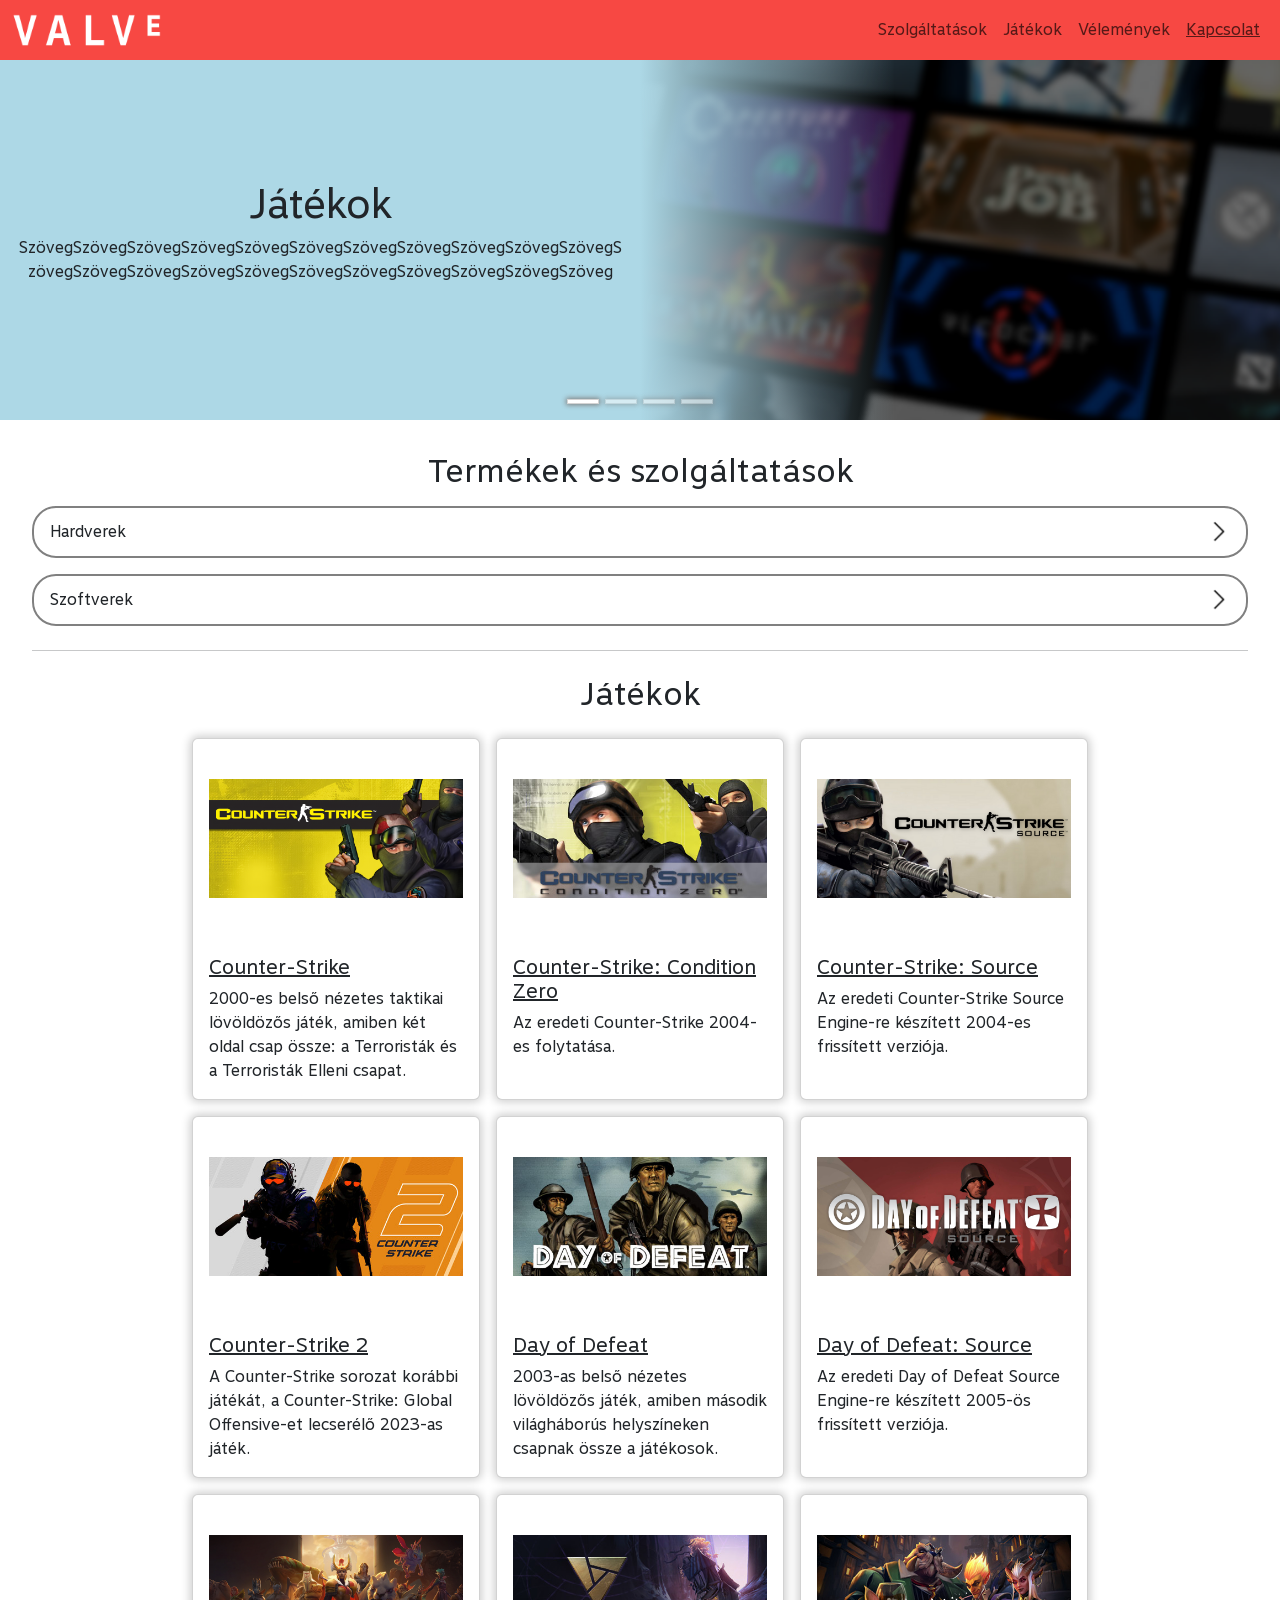
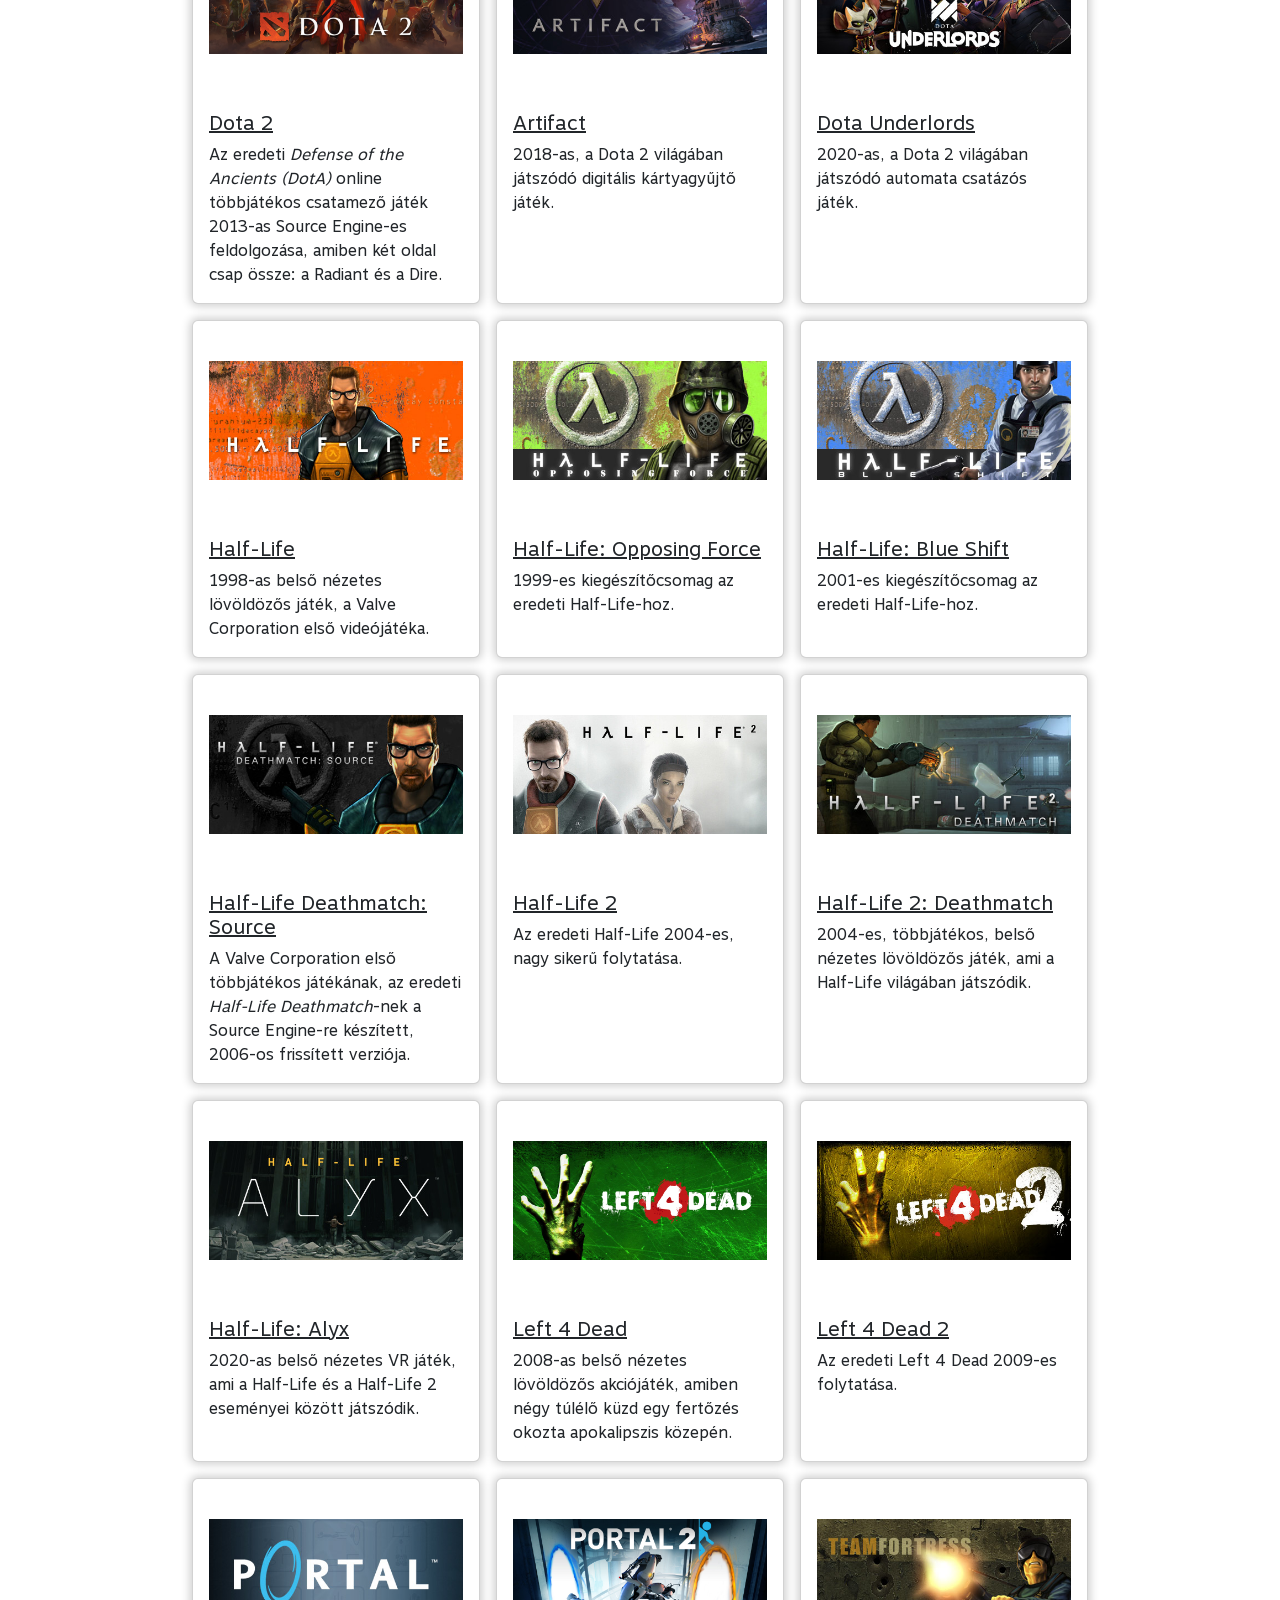
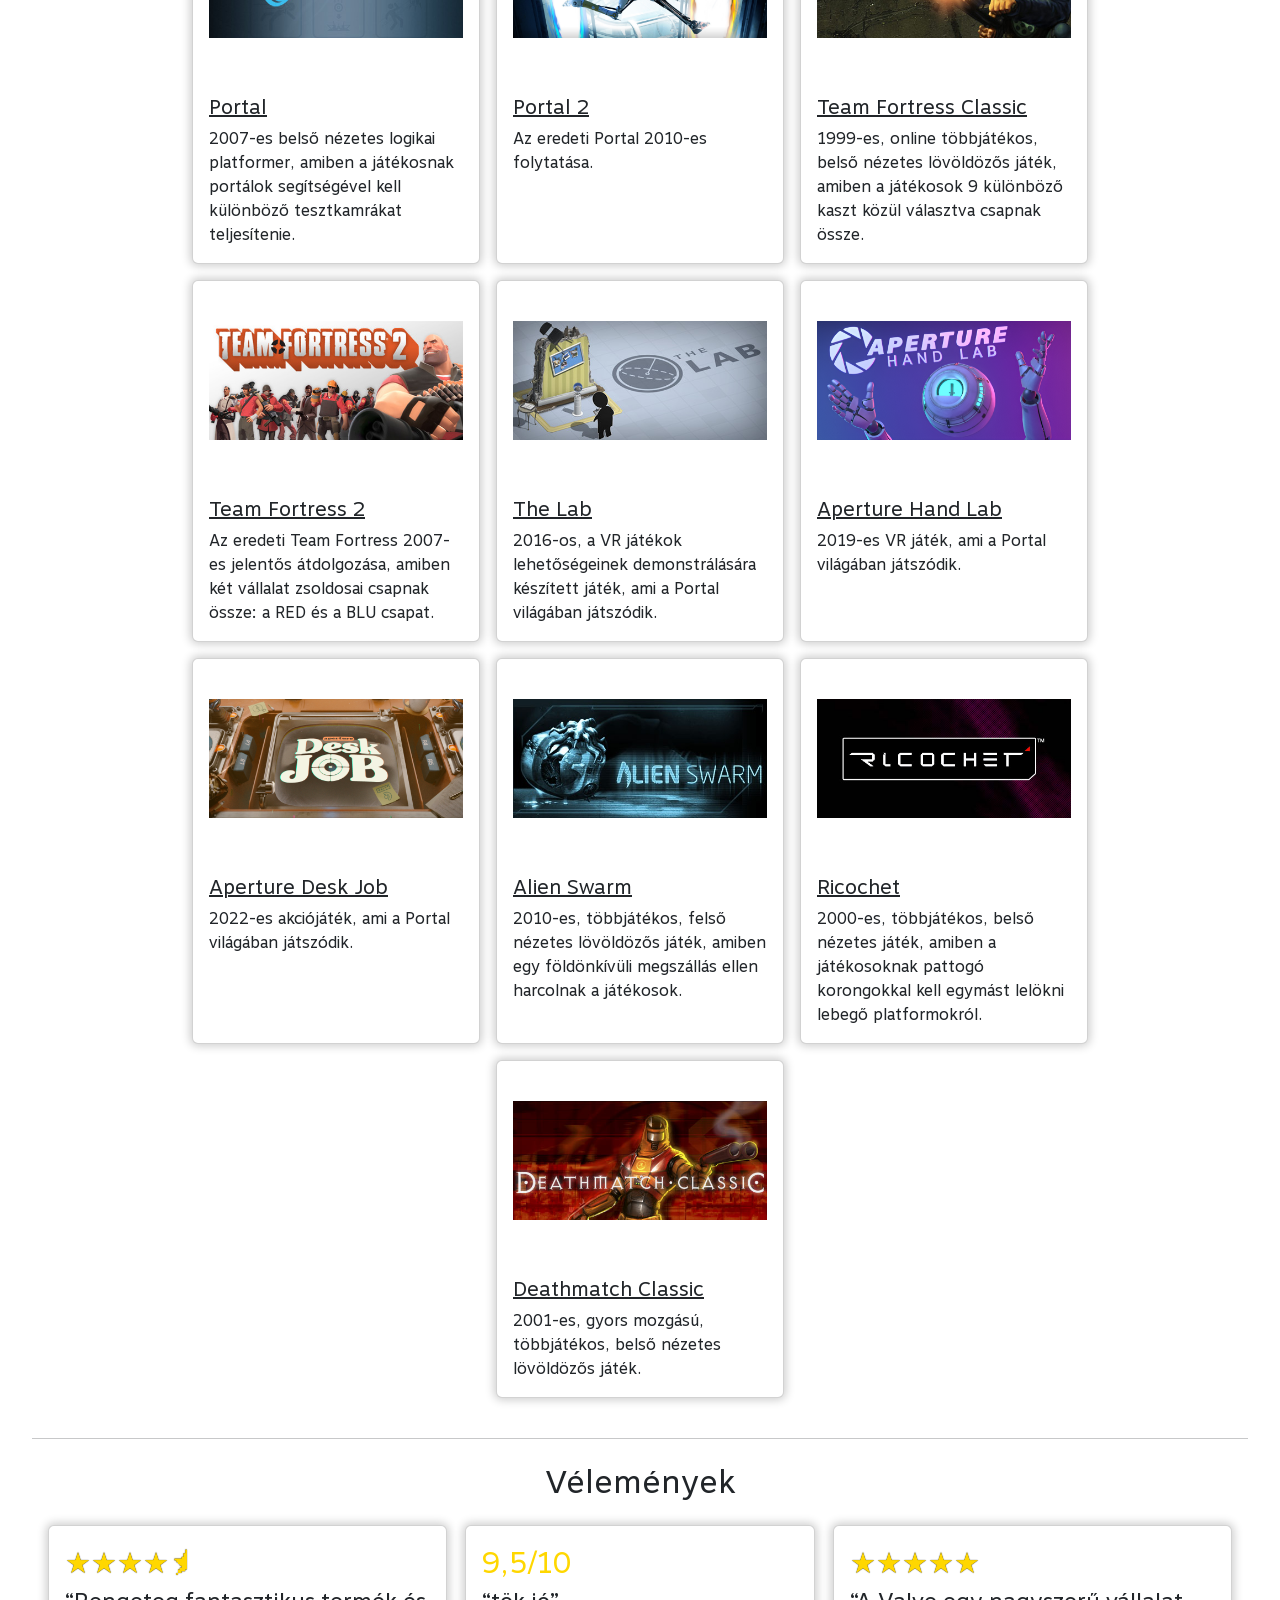
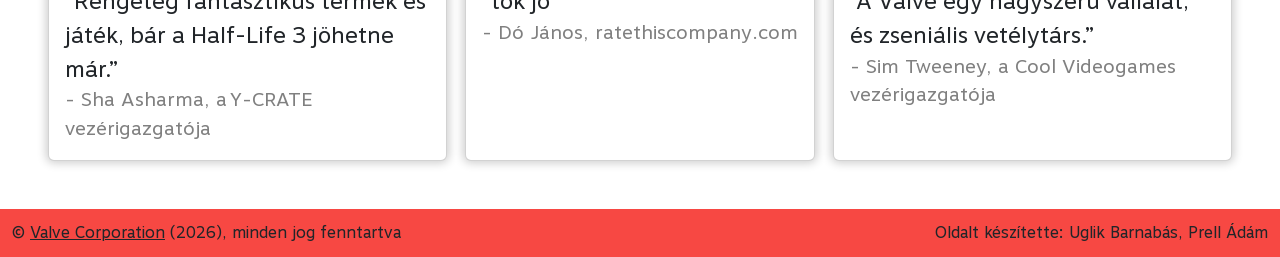
==== commit 1a61a5f2: "bruh would you work already" ====
--- a/index.html
+++ b/index.html
@@ -222,7 +222,6 @@
                 <div class="card-body">
                     <h5 class="card-title"><a href="https://store.steampowered.com/app/300/Day_of_Defeat_Source/" class="hidden_link" target="_blank">Day of Defeat: Source</a></h5>
                     <p class="card-text">Az eredeti Day of Defeat Source Engine-re készített 2005-ös frissített verziója.</p>
-<<<<<<< HEAD
                 </div>
             </div>
             <div class="card" style="width: 18rem;">
@@ -377,162 +376,6 @@
                 <div class="card-body">
                     <h5 class="card-title"><a href="https://store.steampowered.com/app/40/Deathmatch_Classic/" class="hidden_link" target="_blank">Deathmatch Classic</a></h5>
                     <p class="card-text">2001-es, gyors mozgású, többjátékos, belső nézetes lövöldözős játék.</p>
-=======
-                </div>
-            </div>
-            <div class="card" style="width: 18rem;">
-                <img src="/media/jatekok/dota_2.png" class="card-img-top" alt="Dota 2 banner">
-                <div class="card-body">
-                    <h5 class="card-title"><a href="https://store.steampowered.com/app/570/Dota_2/" class="hidden_link" target="_blank">Dota 2</a></h5>
-                    <p class="card-text">Az eredeti <i>Defense of the Ancients (DotA)</i> online többjátékos csatamező játék 2013-as Source Engine-es feldolgozása, amiben két oldal csap össze: a Radiant és a Dire.</p>
-                </div>
-            </div>
-            <div class="card" style="width: 18rem;">
-                <img src="/media/jatekok/artifact.jpg" class="card-img-top" alt="Artifact banner">
-                <div class="card-body">
-                    <h5 class="card-title"><a href="https://store.steampowered.com/app/583950/Artifact/" class="hidden_link" target="_blank">Artifact</a></h5>
-                    <p class="card-text">2018-as, a Dota 2 világában játszódó digitális kártyagyűjtő játék.</p>
-                </div>
-            </div>
-            <div class="card" style="width: 18rem;">
-                <img src="/media/jatekok/dota_underlords.jpg" class="card-img-top" alt="Dota Underlords banner">
-                <div class="card-body">
-                    <h5 class="card-title"><a href="https://store.steampowered.com/app/1046930/Dota_Underlords/" class="hidden_link" target="_blank">Dota Underlords</a></h5>
-                    <p class="card-text">2020-as, a Dota 2 világában játszódó automata csatázós játék.</p>
-                </div>
-            </div>
-            <div class="card" style="width: 18rem;">
-                <img src="/media/jatekok/half_life.png" class="card-img-top" alt="Half-Life banner">
-                <div class="card-body">
-                    <h5 class="card-title"><a href="https://store.steampowered.com/app/70/HalfLife/" class="hidden_link" target="_blank">Half-Life</a></h5>
-                    <p class="card-text">1998-as belső nézetes lövöldözős játék, a Valve Corporation első videójátéka.</p>
-                </div>
-            </div>
-            <div class="card" style="width: 18rem;">
-                <img src="/media/jatekok/half_life_opposing_force.png" class="card-img-top" alt="Half-Life: Opposing Force banner">
-                <div class="card-body">
-                    <h5 class="card-title"><a href="https://store.steampowered.com/app/50/HalfLife_Opposing_Force/" class="hidden_link" target="_blank">Half-Life: Opposing Force</a></h5>
-                    <p class="card-text">1999-es kiegészítőcsomag az eredeti Half-Life-hoz.</p>
-                </div>
-            </div>
-            <div class="card" style="width: 18rem;">
-                <img src="/media/jatekok/half_life_blue_shift.png" class="card-img-top" alt="Half-Life: Blue Shift banner">
-                <div class="card-body">
-                    <h5 class="card-title"><a href="https://store.steampowered.com/app/130/HalfLife_Blue_Shift/" class="hidden_link" target="_blank">Half-Life: Blue Shift</a></h5>
-                    <p class="card-text">2001-es kiegészítőcsomag az eredeti Half-Life-hoz.</p>
-                </div>
-            </div>
-            <div class="card" style="width: 18rem;">
-                <img src="/media/jatekok/half_life_deathmatch_source.png" class="card-img-top" alt="Half-Life Deathmatch: Source banner">
-                <div class="card-body">
-                    <h5 class="card-title"><a href="https://store.steampowered.com/app/360/HalfLife_Deathmatch_Source/" class="hidden_link" target="_blank">Half-Life Deathmatch: Source</a></h5>
-                    <p class="card-text">A Valve Corporation első többjátékos játékának, az eredeti <i>Half-Life Deathmatch</i>-nek a Source Engine-re készített, 2006-os frissített verziója.</p>
-                </div>
-            </div>
-            <div class="card" style="width: 18rem;">
-                <img src="/media/jatekok/half_life_2.jpg" class="card-img-top" alt="Half-Life 2 banner">
-                <div class="card-body">
-                    <h5 class="card-title"><a href="https://store.steampowered.com/app/220/HalfLife_2/" class="hidden_link" target="_blank">Half-Life 2</a></h5>
-                    <p class="card-text">Az eredeti Half-Life 2004-es, nagy sikerű folytatása.</p>
-                </div>
-            </div>
-            <div class="card" style="width: 18rem;">
-                <img src="/media/jatekok/half_life_2_deathmatch.png" class="card-img-top" alt="Half-Life 2: Deathmatch banner">
-                <div class="card-body">
-                    <h5 class="card-title"><a href="https://store.steampowered.com/app/320/HalfLife_2_Deathmatch/" class="hidden_link" target="_blank">Half-Life 2: Deathmatch</a></h5>
-                    <p class="card-text">2004-es, többjátékos, belső nézetes lövöldözős játék, ami a Half-Life világában játszódik.</p>
-                </div>
-            </div>
-            <div class="card" style="width: 18rem;">
-                <img src="/media/jatekok/half_life_alyx.jpg" class="card-img-top" alt="Half-Life: Alyx banner">
-                <div class="card-body">
-                    <h5 class="card-title"><a href="https://store.steampowered.com/app/546560/HalfLife_Alyx/" class="hidden_link" target="_blank">Half-Life: Alyx</a></h5>
-                    <p class="card-text">2020-as belső nézetes VR játék, ami a Half-Life és a Half-Life 2 eseményei között játszódik.</p>
-                </div>
-            </div>
-            <div class="card" style="width: 18rem;">
-                <img src="/media/jatekok/left_4_dead.png" class="card-img-top" alt="Left 4 Dead banner">
-                <div class="card-body">
-                    <h5 class="card-title"><a href="https://store.steampowered.com/app/500/Left_4_Dead/" class="hidden_link" target="_blank">Left 4 Dead</a></h5>
-                    <p class="card-text">2008-as belső nézetes lövöldözős akciójáték, amiben négy túlélő küzd egy fertőzés okozta apokalipszis közepén.</p>
-                </div>
-            </div>
-            <div class="card" style="width: 18rem;">
-                <img src="/media/jatekok/left_4_dead_2.png" class="card-img-top" alt="Left 4 Dead 2 banner">
-                <div class="card-body">
-                    <h5 class="card-title"><a href="https://store.steampowered.com/app/550/Left_4_Dead_2/" class="hidden_link" target="_blank">Left 4 Dead 2</a></h5>
-                    <p class="card-text">Az eredeti Left 4 Dead 2009-es folytatása.</p>
-                </div>
-            </div>
-            <div class="card" style="width: 18rem;">
-                <img src="/media/jatekok/portal.png" class="card-img-top" alt="Portal banner">
-                <div class="card-body">
-                    <h5 class="card-title"><a href="https://store.steampowered.com/app/400/Portal/" class="hidden_link" target="_blank">Portal</a></h5>
-                    <p class="card-text">2007-es belső nézetes logikai platformer, amiben a játékosnak portálok segítségével kell különböző tesztkamrákat teljesítenie.</p>
-                </div>
-            </div>
-            <div class="card" style="width: 18rem;">
-                <img src="/media/jatekok/portal_2.png" class="card-img-top" alt="Portal 2 banner">
-                <div class="card-body">
-                    <h5 class="card-title"><a href="https://store.steampowered.com/app/620/Portal_2/" class="hidden_link" target="_blank">Portal 2</a></h5>
-                    <p class="card-text">Az eredeti Portal 2010-es folytatása.</p>
-                </div>
-            </div>
-            <div class="card" style="width: 18rem;">
-                <img src="/media/jatekok/team_fortress_classic.png" class="card-img-top" alt="Team Fortress Classic banner">
-                <div class="card-body">
-                    <h5 class="card-title"><a href="https://store.steampowered.com/app/20/Team_Fortress_Classic/" class="hidden_link" target="_blank">Team Fortress Classic</a></h5>
-                    <p class="card-text">1999-es, online többjátékos, belső nézetes lövöldözős játék, amiben a játékosok 9 különböző kaszt közül választva csapnak össze.</p>
-                </div>
-            </div>
-            <div class="card" style="width: 18rem;">
-                <img src="/media/jatekok/team_fortress_2.png" class="card-img-top" alt="Team Fortress 2 banner">
-                <div class="card-body">
-                    <h5 class="card-title"><a href="https://store.steampowered.com/app/440/Team_Fortress_2/" class="hidden_link" target="_blank">Team Fortress 2</a></h5>
-                    <p class="card-text"></p>
-                </div>
-            </div>
-            <div class="card" style="width: 18rem;">
-                <img src="/media/jatekok/aperture_desk_job.png" class="card-img-top" alt="Aperture Desk Job banner">
-                <div class="card-body">
-                    <h5 class="card-title"><a href="https://store.steampowered.com/app/1902490/Aperture_Desk_Job/" class="hidden_link" target="_blank">Aperture Desk Job</a></h5>
-                    <p class="card-text"> </p>
-                </div>
-            </div>
-            <div class="card" style="width: 18rem;">
-                <img src="/media/jatekok/aperture_hand_lab.png" class="card-img-top" alt="Aperture Hand Lab banner">
-                <div class="card-body">
-                    <h5 class="card-title"><a href="https://store.steampowered.com/app/868020/Aperture_Hand_Lab/" class="hidden_link" target="_blank">Aperture Hand Lab</a></h5>
-                    <p class="card-text"> </p>
-                </div>
-            </div>
-            <div class="card" style="width: 18rem;">
-                <img src="/media/jatekok/the_lab.png" class="card-img-top" alt="The Lab banner">
-                <div class="card-body">
-                    <h5 class="card-title"><a href="https://store.steampowered.com/app/450390/The_Lab/" class="hidden_link" target="_blank">The Lab</a></h5>
-                    <p class="card-text"> </p>
-                </div>
-            </div>
-            <div class="card" style="width: 18rem;">
-                <img src="/media/jatekok/alien_swarm.png" class="card-img-top" alt="Alien Swarm banner">
-                <div class="card-body">
-                    <h5 class="card-title"><a href="https://store.steampowered.com/app/630/Alien_Swarm/" class="hidden_link" target="_blank">Alien Swarm</a></h5>
-                    <p class="card-text"> </p>
-                </div>
-            </div>
-            <div class="card" style="width: 18rem;">
-                <img src="/media/jatekok/deathmatch_classic.png" class="card-img-top" alt="Deathmatch Classic banner">
-                <div class="card-body">
-                    <h5 class="card-title"><a href="https://store.steampowered.com/app/40/Deathmatch_Classic/" class="hidden_link" target="_blank">Deathmatch Classic</a></h5>
-                    <p class="card-text"> </p>
-                </div>
-            </div>
-            <div class="card" style="width: 18rem;">
-                <img src="/media/jatekok/ricochet.png" class="card-img-top" alt="Ricochet banner">
-                <div class="card-body">
-                    <h5 class="card-title"><a href="https://store.steampowered.com/app/60/Ricochet/" class="hidden_link" target="_blank">Ricochet</a></h5>
-                    <p class="card-text"> </p>
->>>>>>> 9ae610bc46d4c73039e4f3289d5f69821a3374f2
                 </div>
             </div>
         </div>
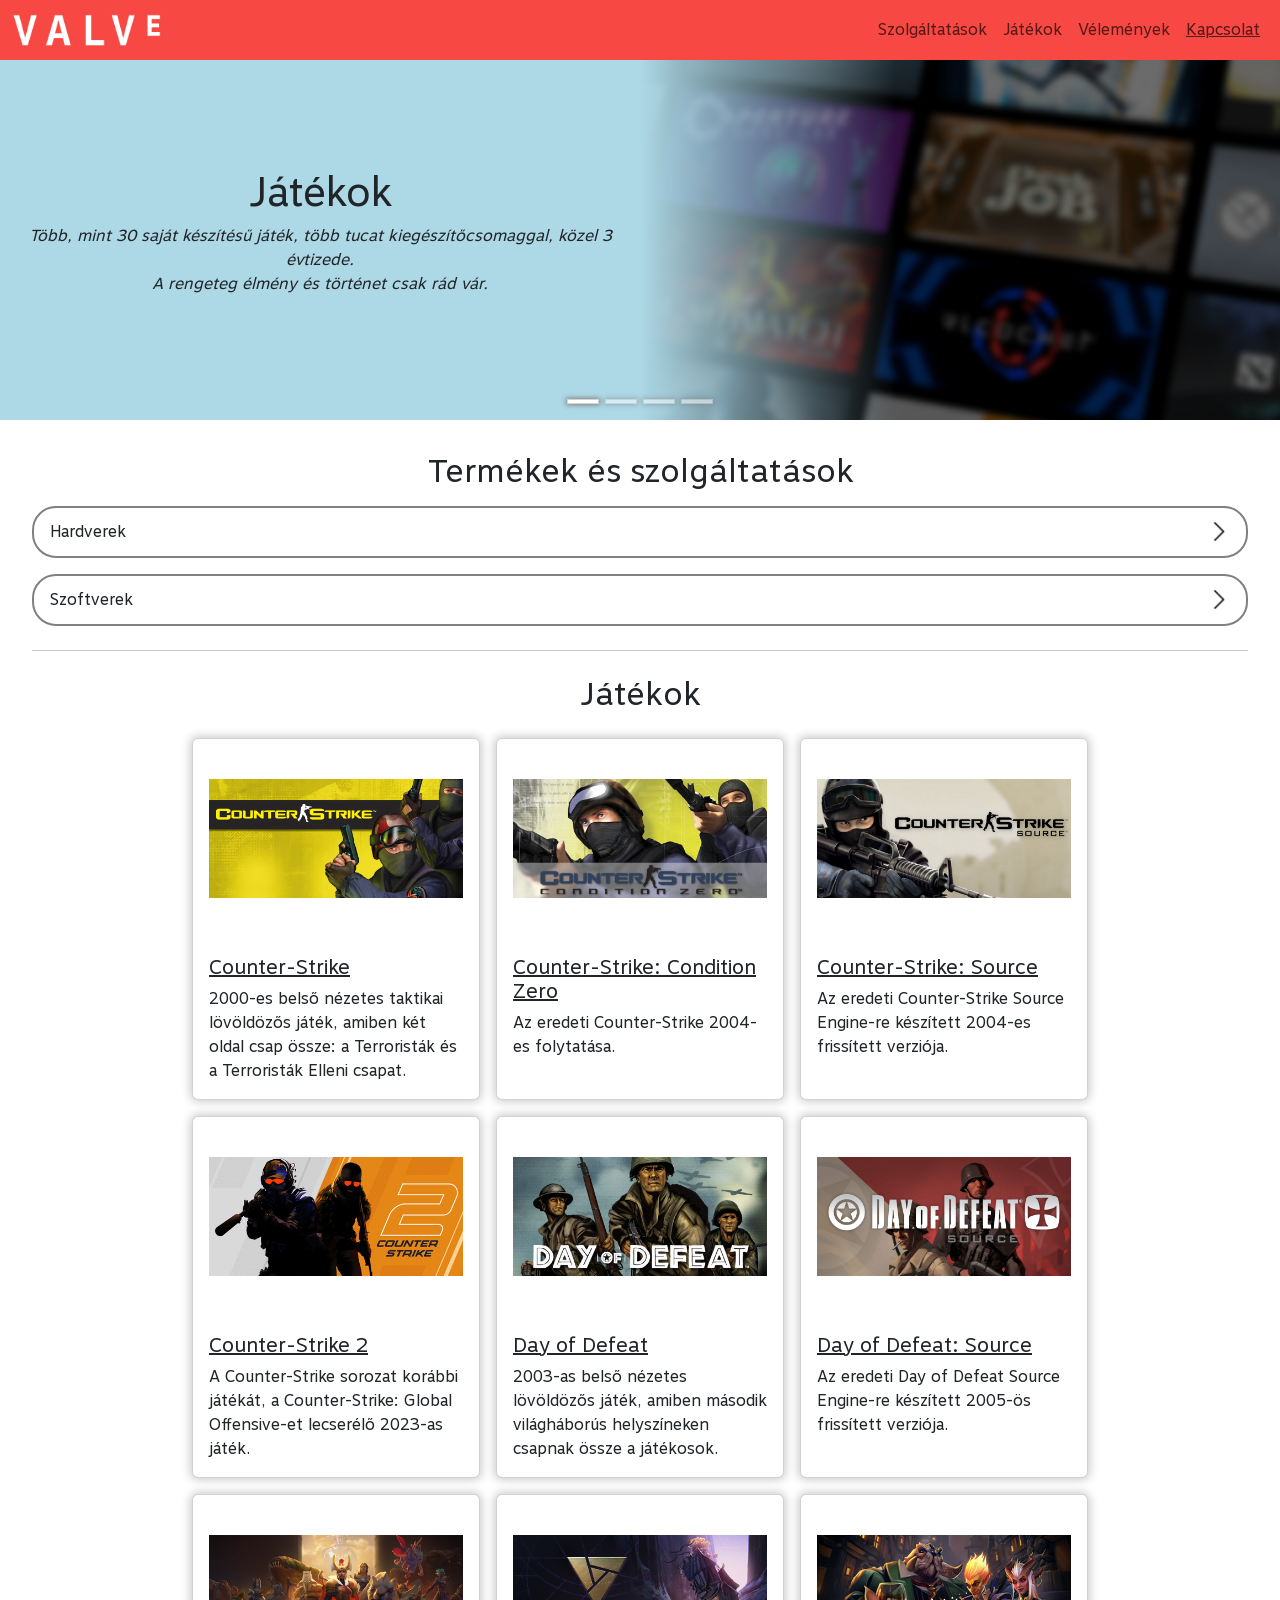
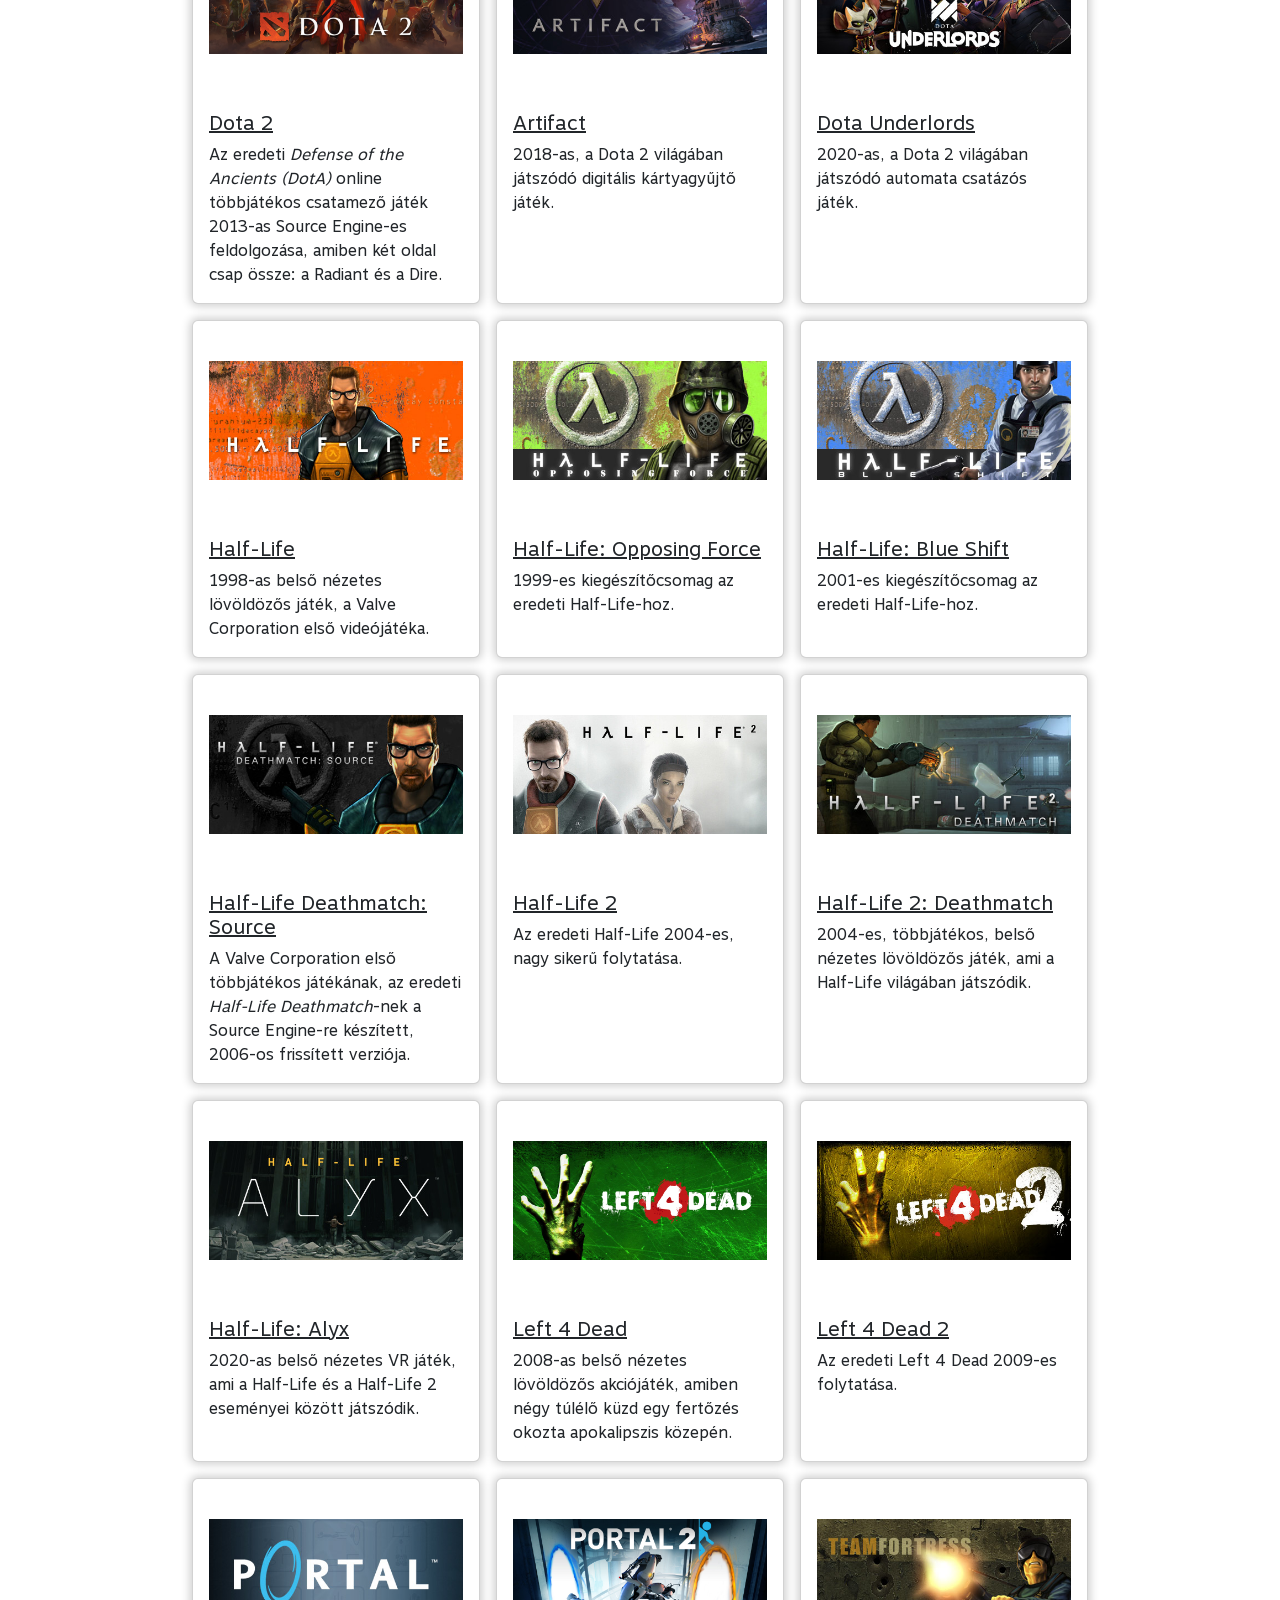
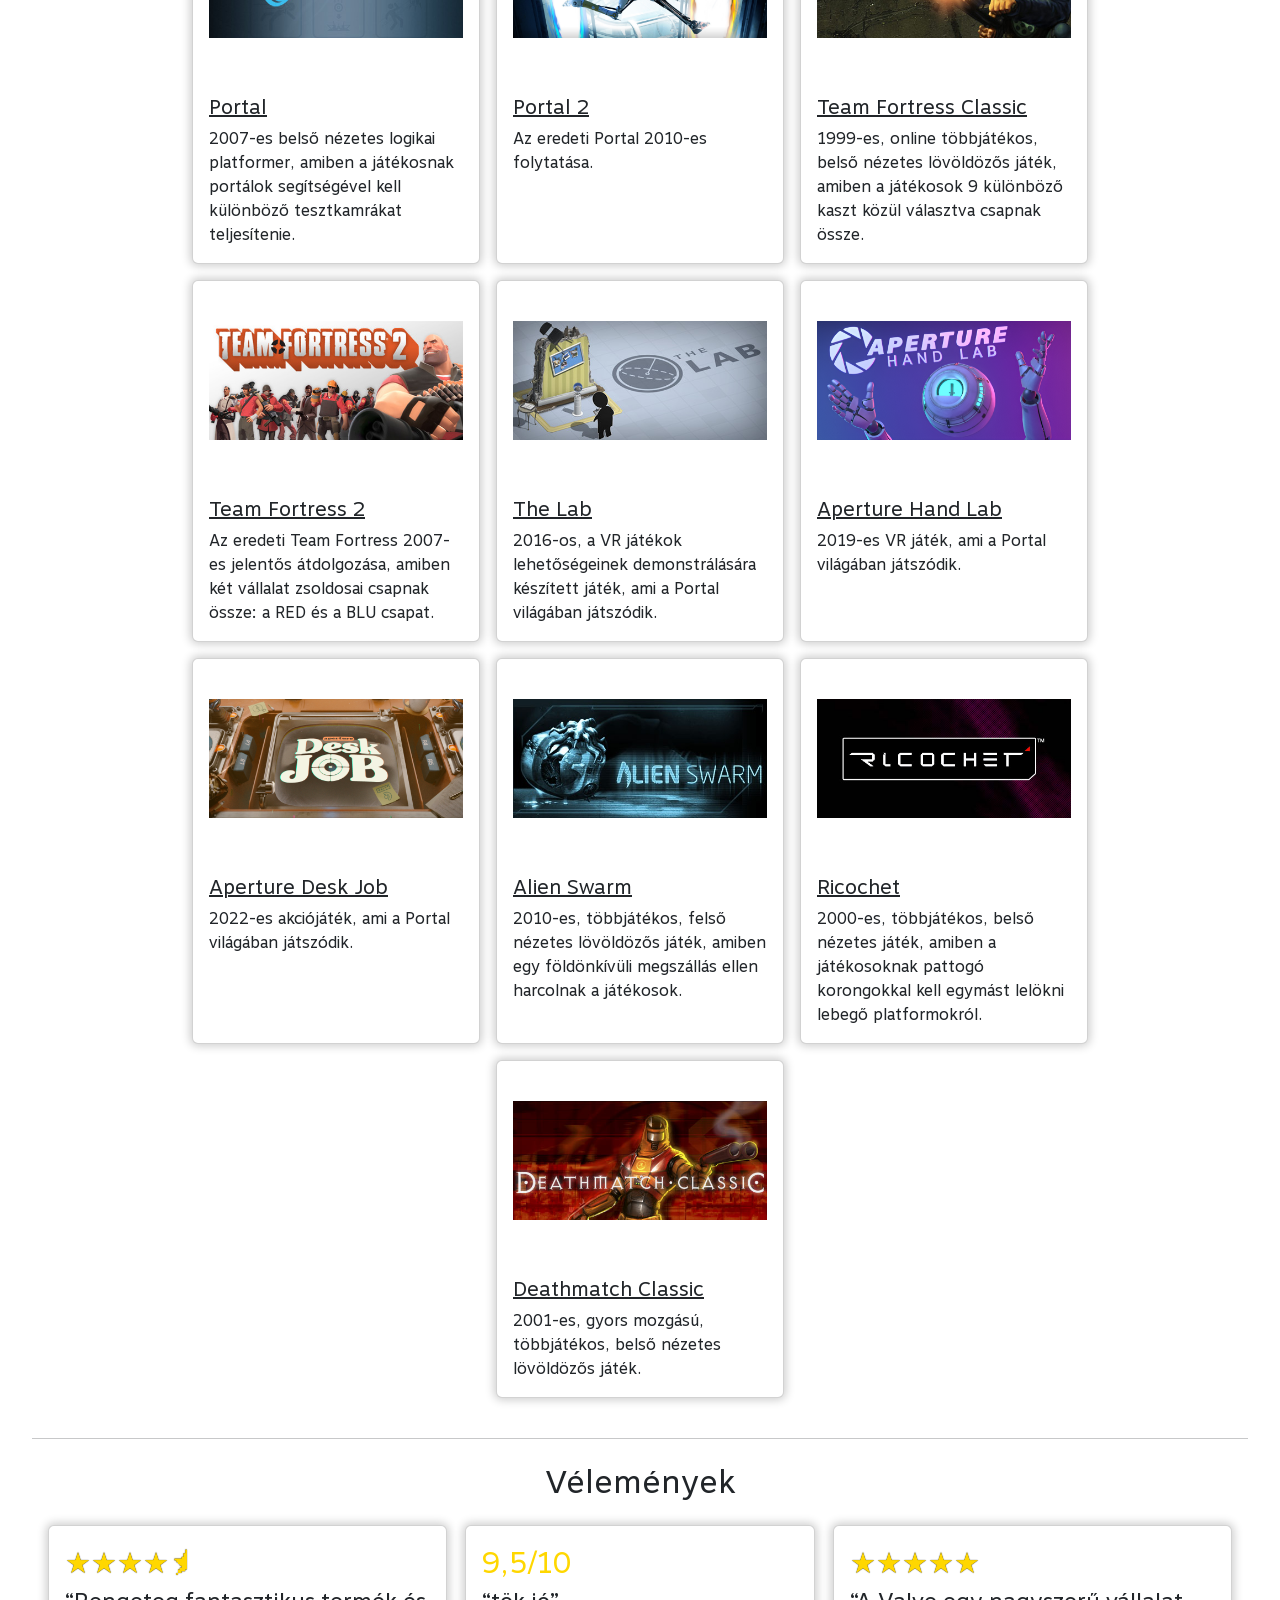
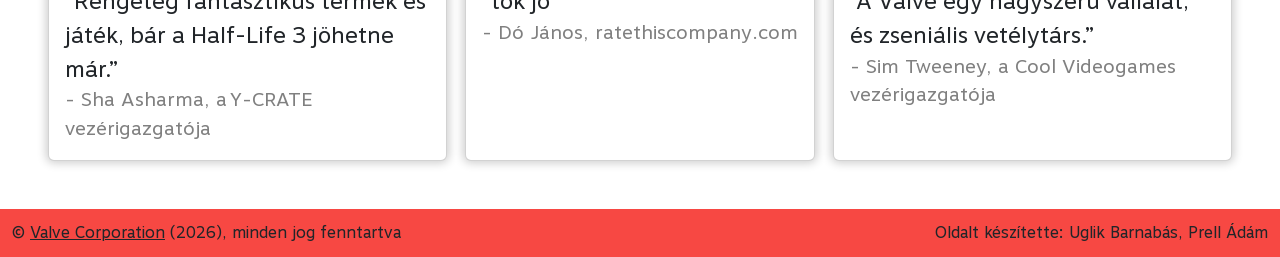
==== commit 704bd08c: "made the carousel text" ====
--- a/index.html
+++ b/index.html
@@ -49,7 +49,7 @@
                 <div class="carousel-container">
                     <div class="carousel-leftside">
                         <h1>Játékok</h1>
-                        <p>SzövegSzövegSzövegSzövegSzövegSzövegSzövegSzövegSzövegSzövegSzövegSzövegSzövegSzövegSzövegSzövegSzövegSzövegSzövegSzövegSzövegSzöveg</p>
+                        <p><i>Több, mint 30 saját készítésű játék, több tucat kiegészítőcsomaggal, közel 3 évtizede.<br>A rengeteg élmény és történet csak rád vár.</i></p>
                     </div>
                     <img src="/media/carousel/games.png" class="d-block" id="carousel-img-games" alt="Steam Frame">
                 </div>
@@ -58,7 +58,7 @@
                 <div class="carousel-container">
                     <div class="carousel-leftside">
                         <h1>Steam</h1>
-                        <p>SzövegSzövegSzövegSzövegSzövegSzövegSzövegSzövegSzövegSzövegSzövegSzövegSzövegSzövegSzövegSzövegSzövegSzövegSzövegSzövegSzövegSzöveg</p>
+                        <p><i>A világ legnagyobb PC játékárusító platformja, több, mint százezer játékkal, és az egyik leggyorsabb és leg felhasználóbarátabb támogatással.</i></p>
                     </div>
                     <img src="/media/hardver/deck.png" class="d-block" alt="Steam Deck">
                 </div>
@@ -67,7 +67,7 @@
                 <div class="carousel-container">
                     <div class="carousel-leftside">
                         <h1>Termékek</h1>
-                        <p>SzövegSzövegSzövegSzövegSzövegSzövegSzövegSzövegSzövegSzövegSzövegSzövegSzövegSzövegSzövegSzövegSzövegSzövegSzövegSzövegSzövegSzöveg</p>
+                        <p><i>Nem számít, hogy PC, konzol, vagy VR játék érdekel, nálunk minden célra találsz kényelmes, magas minőségű opciókat.</i></p>
                     </div>
                     <img src="/media/hardver/controller.png" class="d-block w-100" alt="Steam Controller">
                 </div>
@@ -75,8 +75,8 @@
             <div class="carousel-item">
                 <div class="carousel-container">
                     <div class="carousel-leftside">
-                        <h1>Egy peak CEO</h1>
-                        <p>SzövegSzövegSzövegSzövegSzövegSzövegSzövegSzövegSzövegSzövegSzövegSzövegSzövegSzövegSzövegSzövegSzövegSzövegSzövegSzövegSzövegSzöveg</p>
+                        <h1>Vezérigazgatónk</h1>
+                        <p><i>A gaming világ egyik legszeretettebb embereként vezérigazgatónk, Gabe Newell híres a felhasználói közösség iránti szeretetéről és törődéséről.</i></p>
                     </div>
                     <img src="/media/hardver/machine.png" class="d-block w-100" alt="Steam Machine">
                 </div>
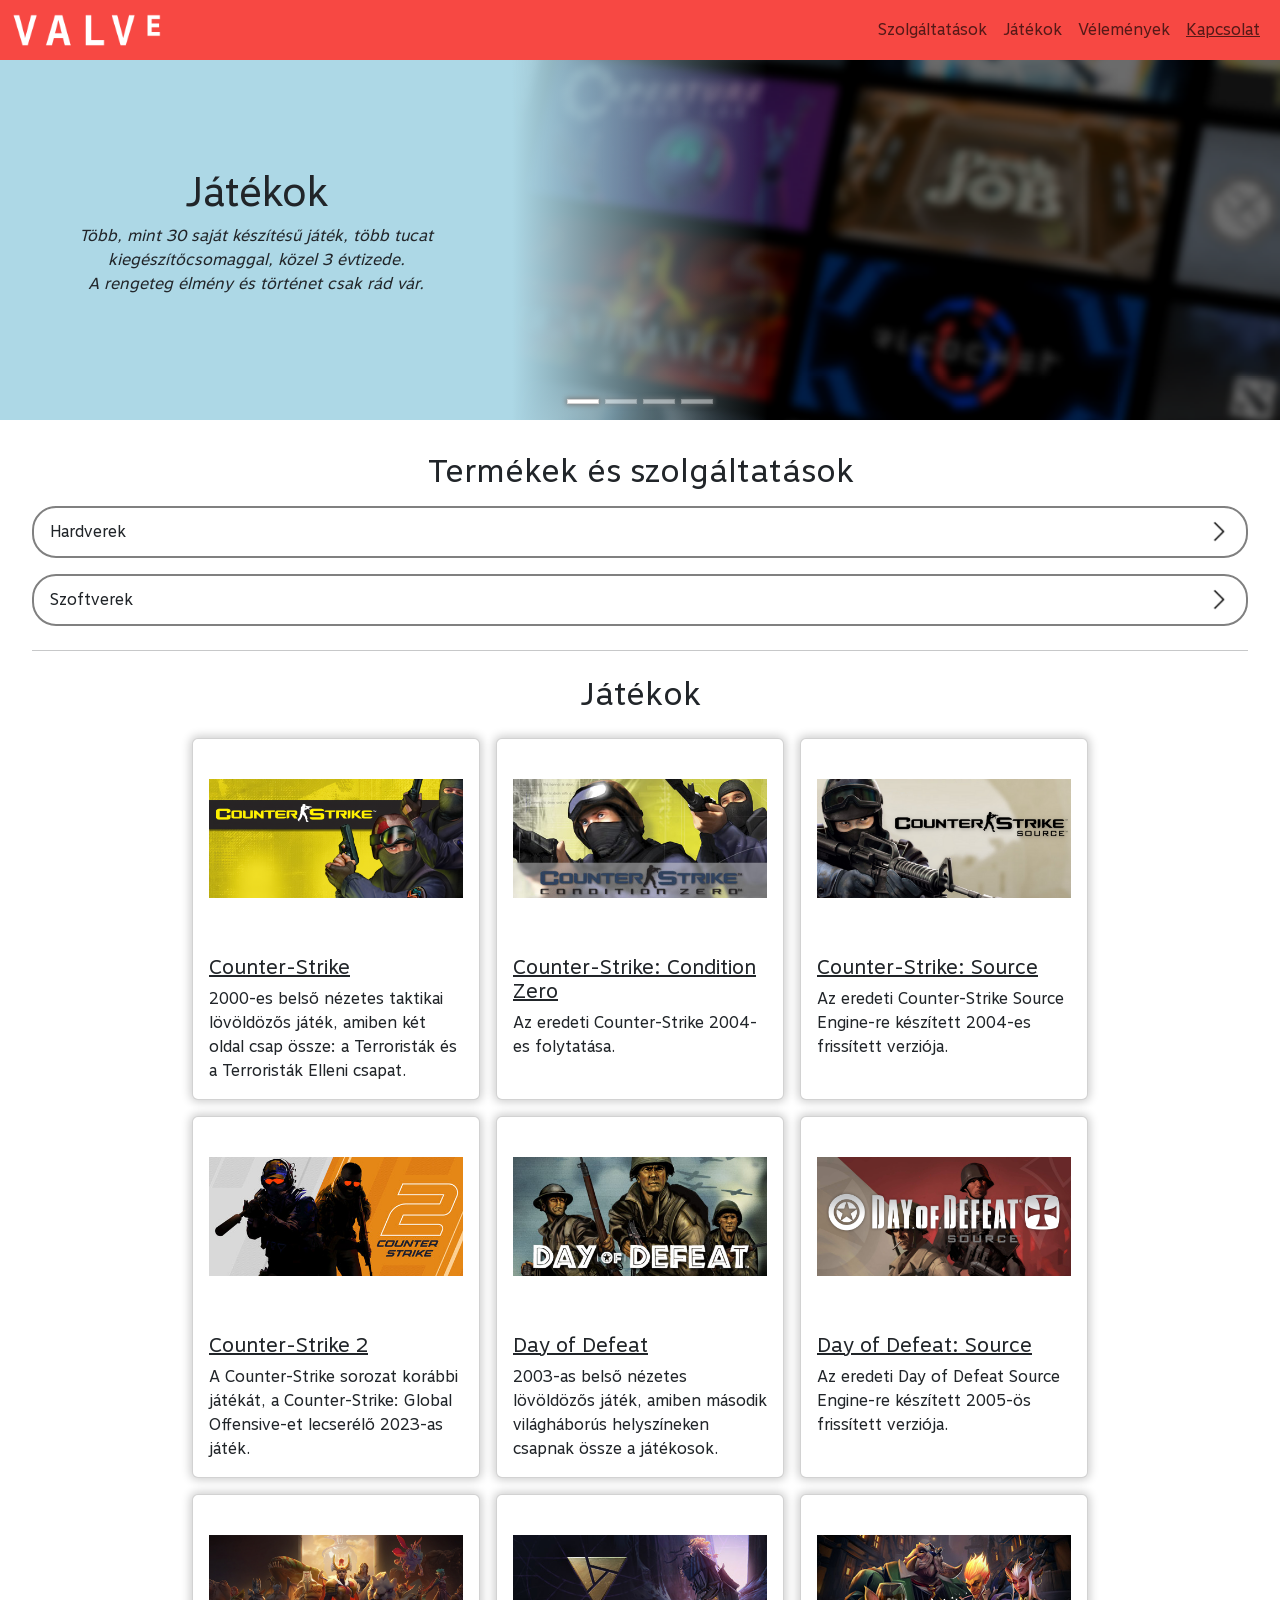
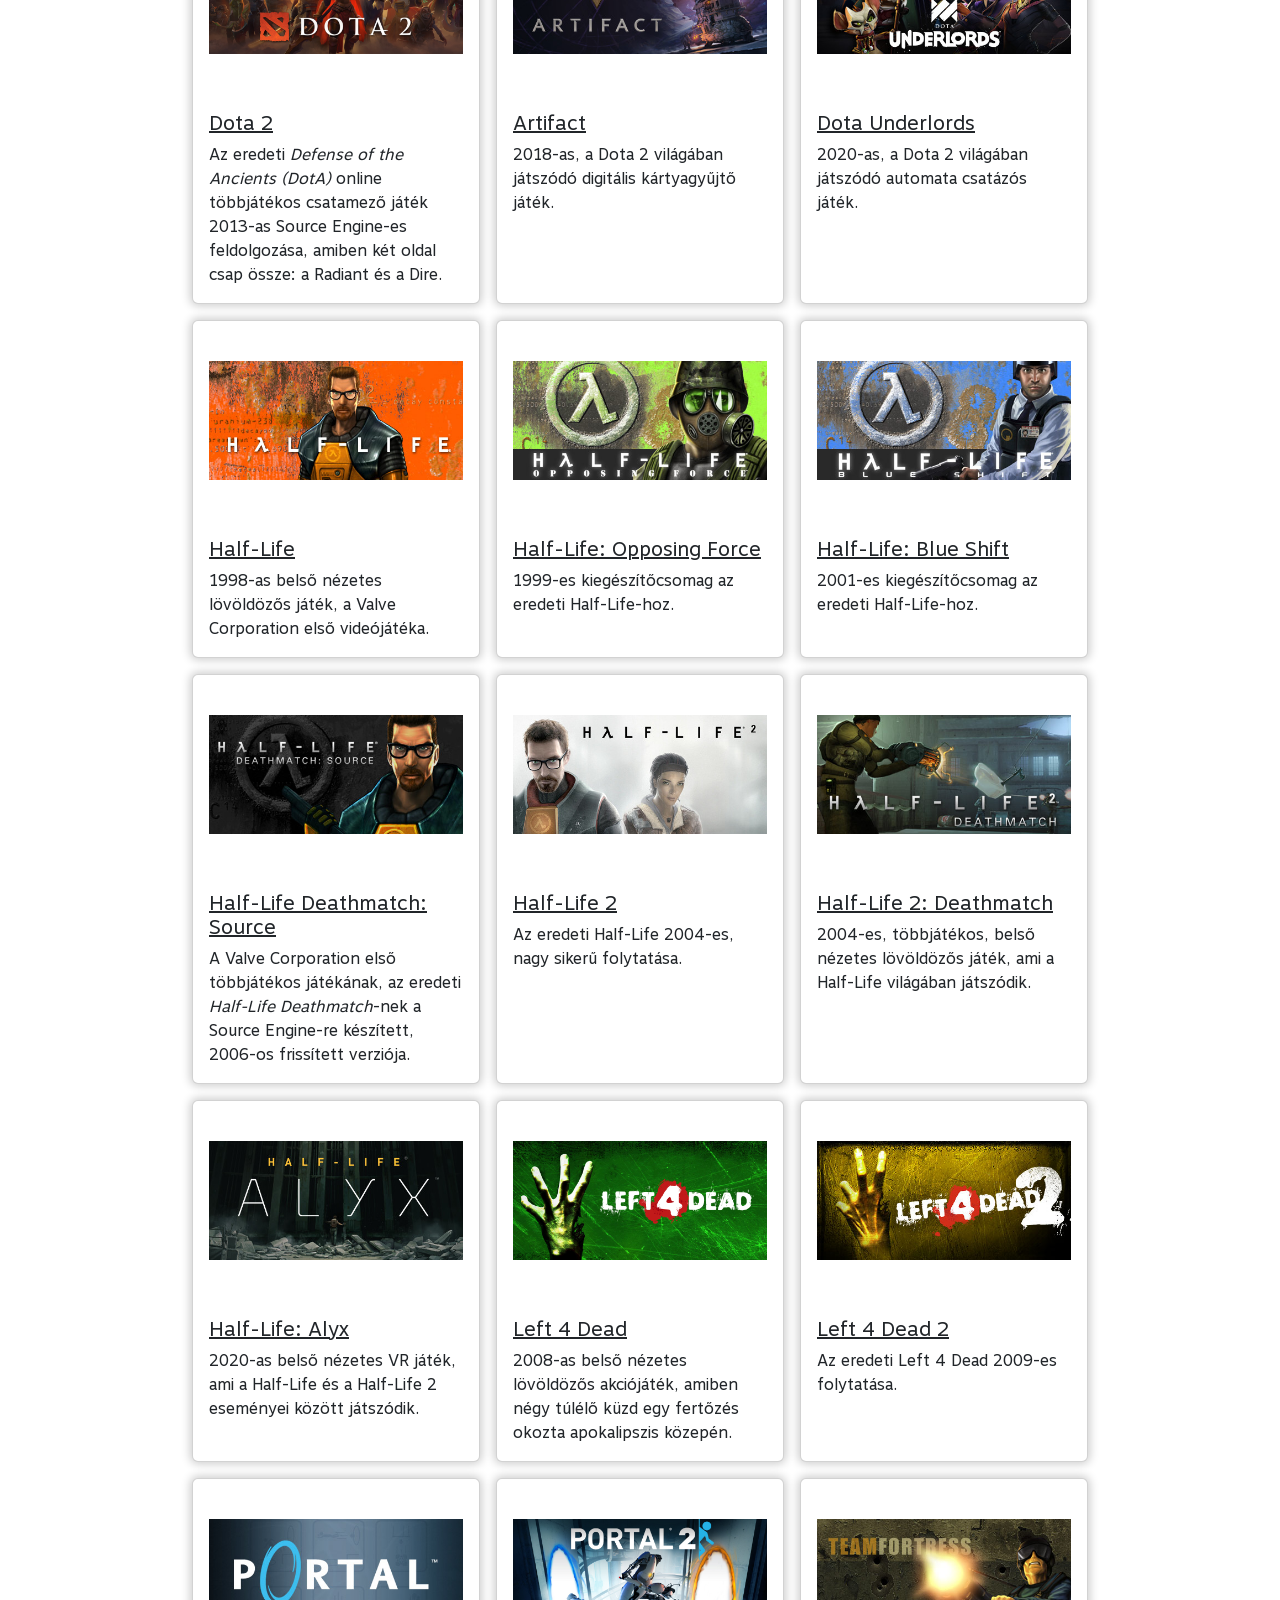
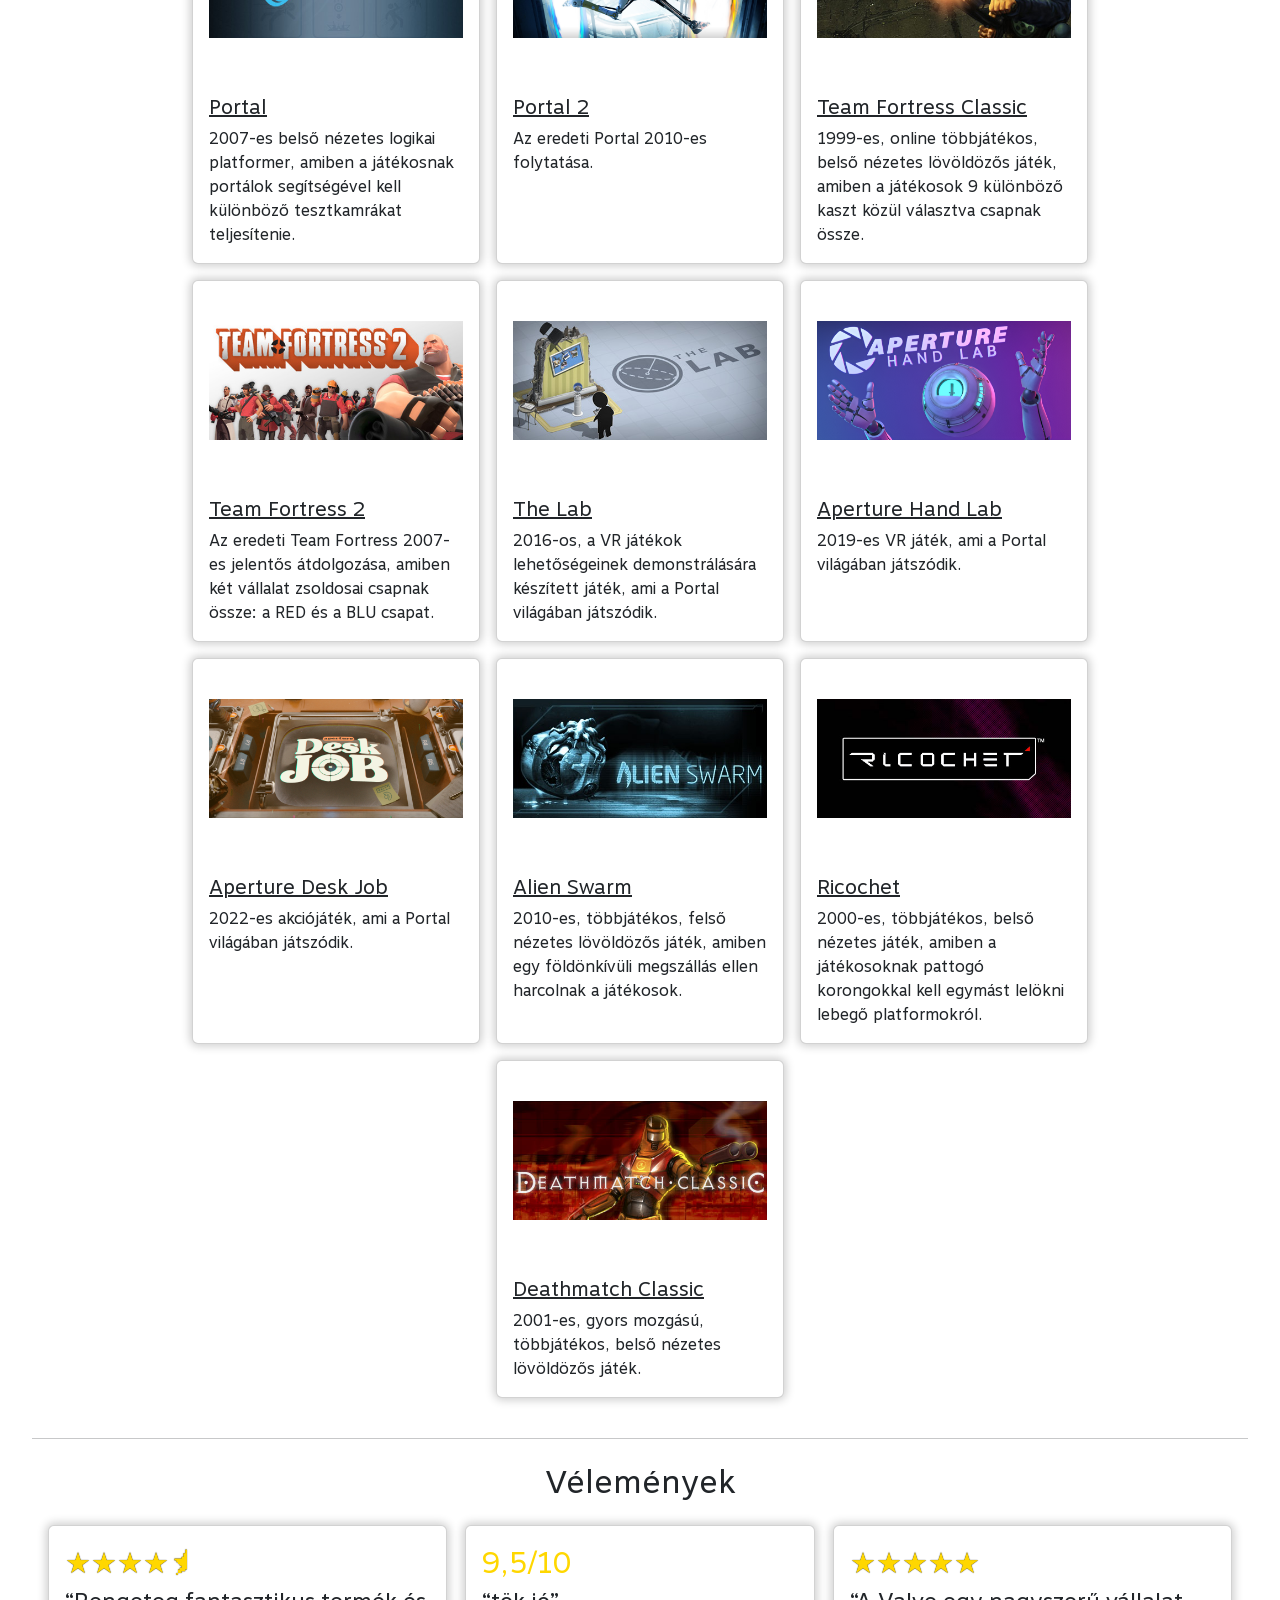
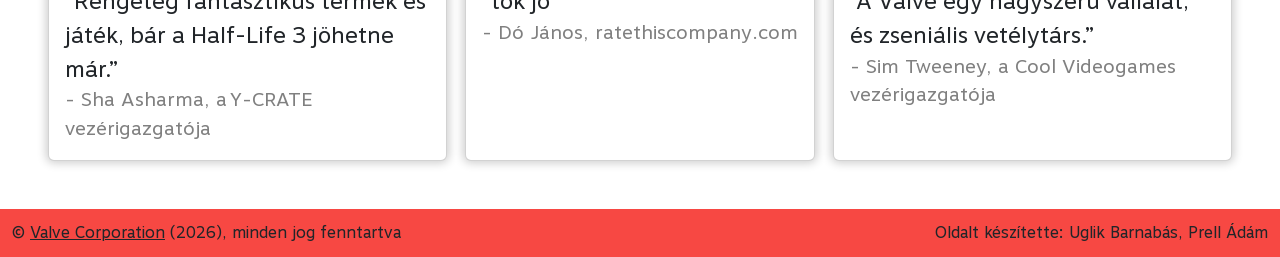
==== commit 4f9ef426: "Carousel végleges képek, bemutató megjavítása" ====
--- a/index.html
+++ b/index.html
@@ -51,7 +51,7 @@
                         <h1>Játékok</h1>
                         <p><i>Több, mint 30 saját készítésű játék, több tucat kiegészítőcsomaggal, közel 3 évtizede.<br>A rengeteg élmény és történet csak rád vár.</i></p>
                     </div>
-                    <img src="/media/carousel/games.png" class="d-block" id="carousel-img-games" alt="Steam Frame">
+                    <img src="/media/carousel/games.png" class="d-block" id="carousel-img-games" alt="Játékok" style="object-fit: cover;">
                 </div>
             </div>
             <div class="carousel-item">
@@ -60,7 +60,7 @@
                         <h1>Steam</h1>
                         <p><i>A világ legnagyobb PC játékárusító platformja, több, mint százezer játékkal, és az egyik leggyorsabb és leg felhasználóbarátabb támogatással.</i></p>
                     </div>
-                    <img src="/media/hardver/deck.png" class="d-block" alt="Steam Deck">
+                    <img src="/media/carousel/steam.avif" class="d-block" alt="Steam" style="object-fit: contain;">
                 </div>
             </div>
             <div class="carousel-item">
@@ -69,7 +69,7 @@
                         <h1>Termékek</h1>
                         <p><i>Nem számít, hogy PC, konzol, vagy VR játék érdekel, nálunk minden célra találsz kényelmes, magas minőségű opciókat.</i></p>
                     </div>
-                    <img src="/media/hardver/controller.png" class="d-block w-100" alt="Steam Controller">
+                    <img src="/media/carousel/termekek.jpg" class="d-block w-100" alt="Termékek" style="object-fit: contain;">
                 </div>
             </div>
             <div class="carousel-item">
@@ -78,7 +78,7 @@
                         <h1>Vezérigazgatónk</h1>
                         <p><i>A gaming világ egyik legszeretettebb embereként vezérigazgatónk, Gabe Newell híres a felhasználói közösség iránti szeretetéről és törődéséről.</i></p>
                     </div>
-                    <img src="/media/hardver/machine.png" class="d-block w-100" alt="Steam Machine">
+                    <img src="/media/carousel/gabe.webp" class="d-block w-100" alt="Vezérigazgatónk" style="object-fit: cover; scale: 110%;">
                 </div>
             </div>
         </div>
--- a/style.css
+++ b/style.css
@@ -181,12 +181,12 @@
     align-self: center;
     height: 100%;
     align-items: center;
-    background: linear-gradient(to right, lightblue 50%, transparent 70%);
+    background: linear-gradient(to right, lightblue 40%, transparent 60%);
 }
 
 .carousel-leftside {
     display: flex;
-    width: 50%;
+    width: 40%;
     height: 100%;
     flex-direction: column;
     justify-content: center;
@@ -201,10 +201,11 @@
 }
 
 .carousel-container img {
-    width: 50%;
-    object-fit: contain;
+    width: 60%;
     padding: 16px;
     height: 100%;
+    scale: 200%;
+    z-index: -1;
 }
 
 .carousel-indicators button {
@@ -212,12 +213,6 @@
     box-shadow: 0 0 5px 1px gray;
 }
 
-#carousel-img-games {
-    scale: 200%;
-    z-index: -1;
-    object-fit: cover;
-}
-
 .velemenyekgrid .card {
     min-width: 33%;
 }
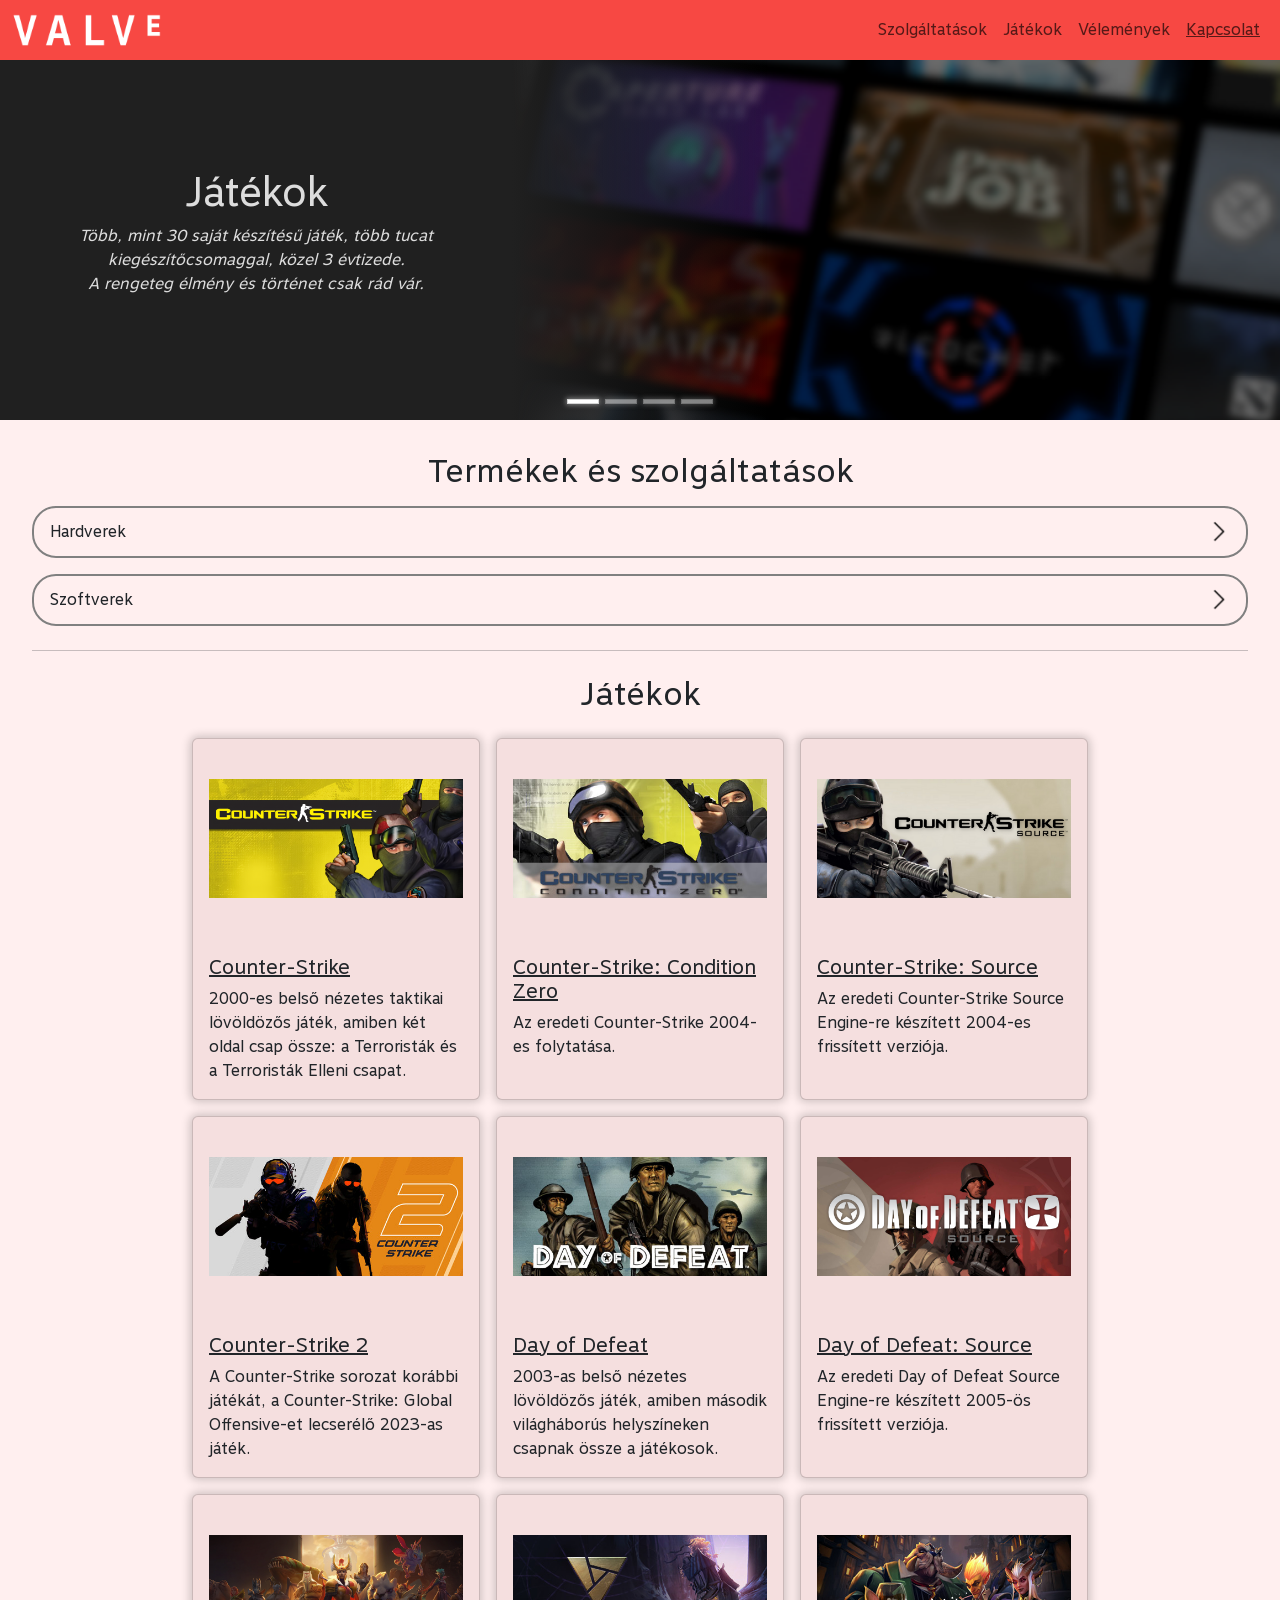
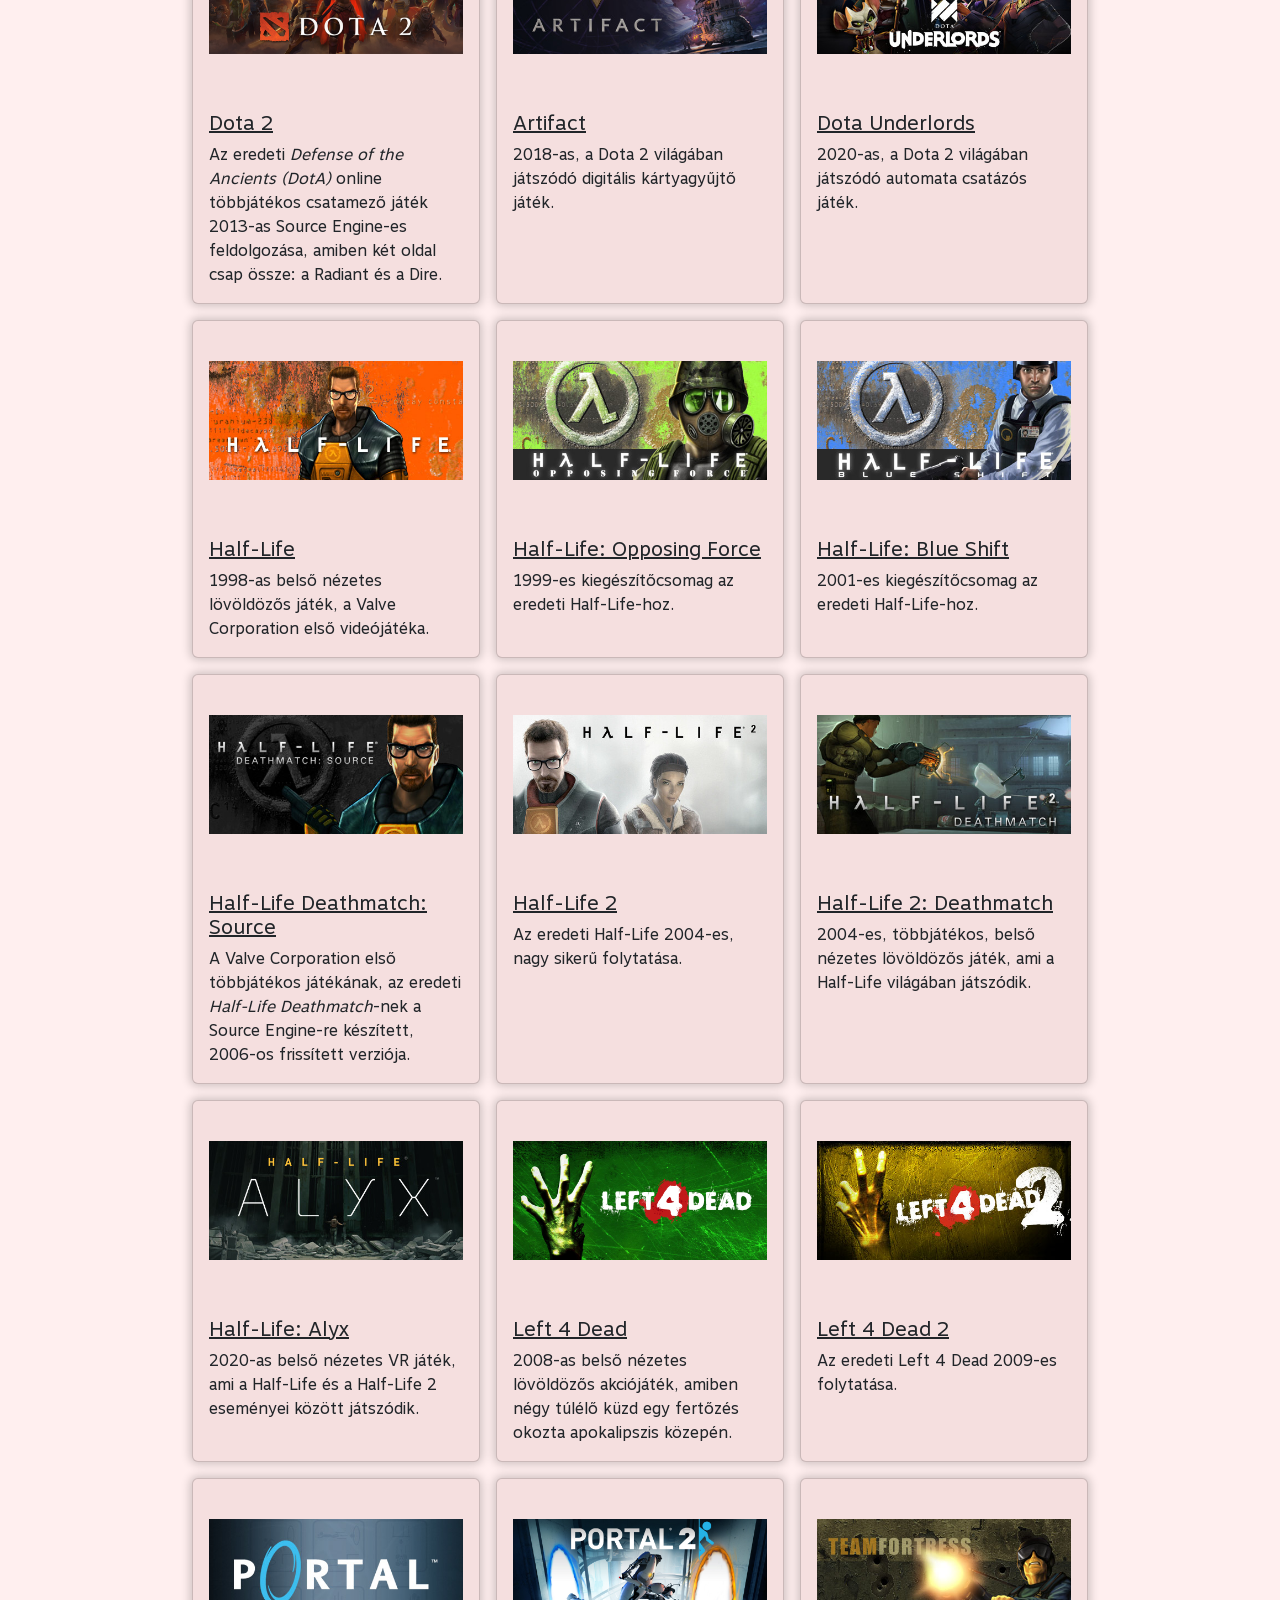
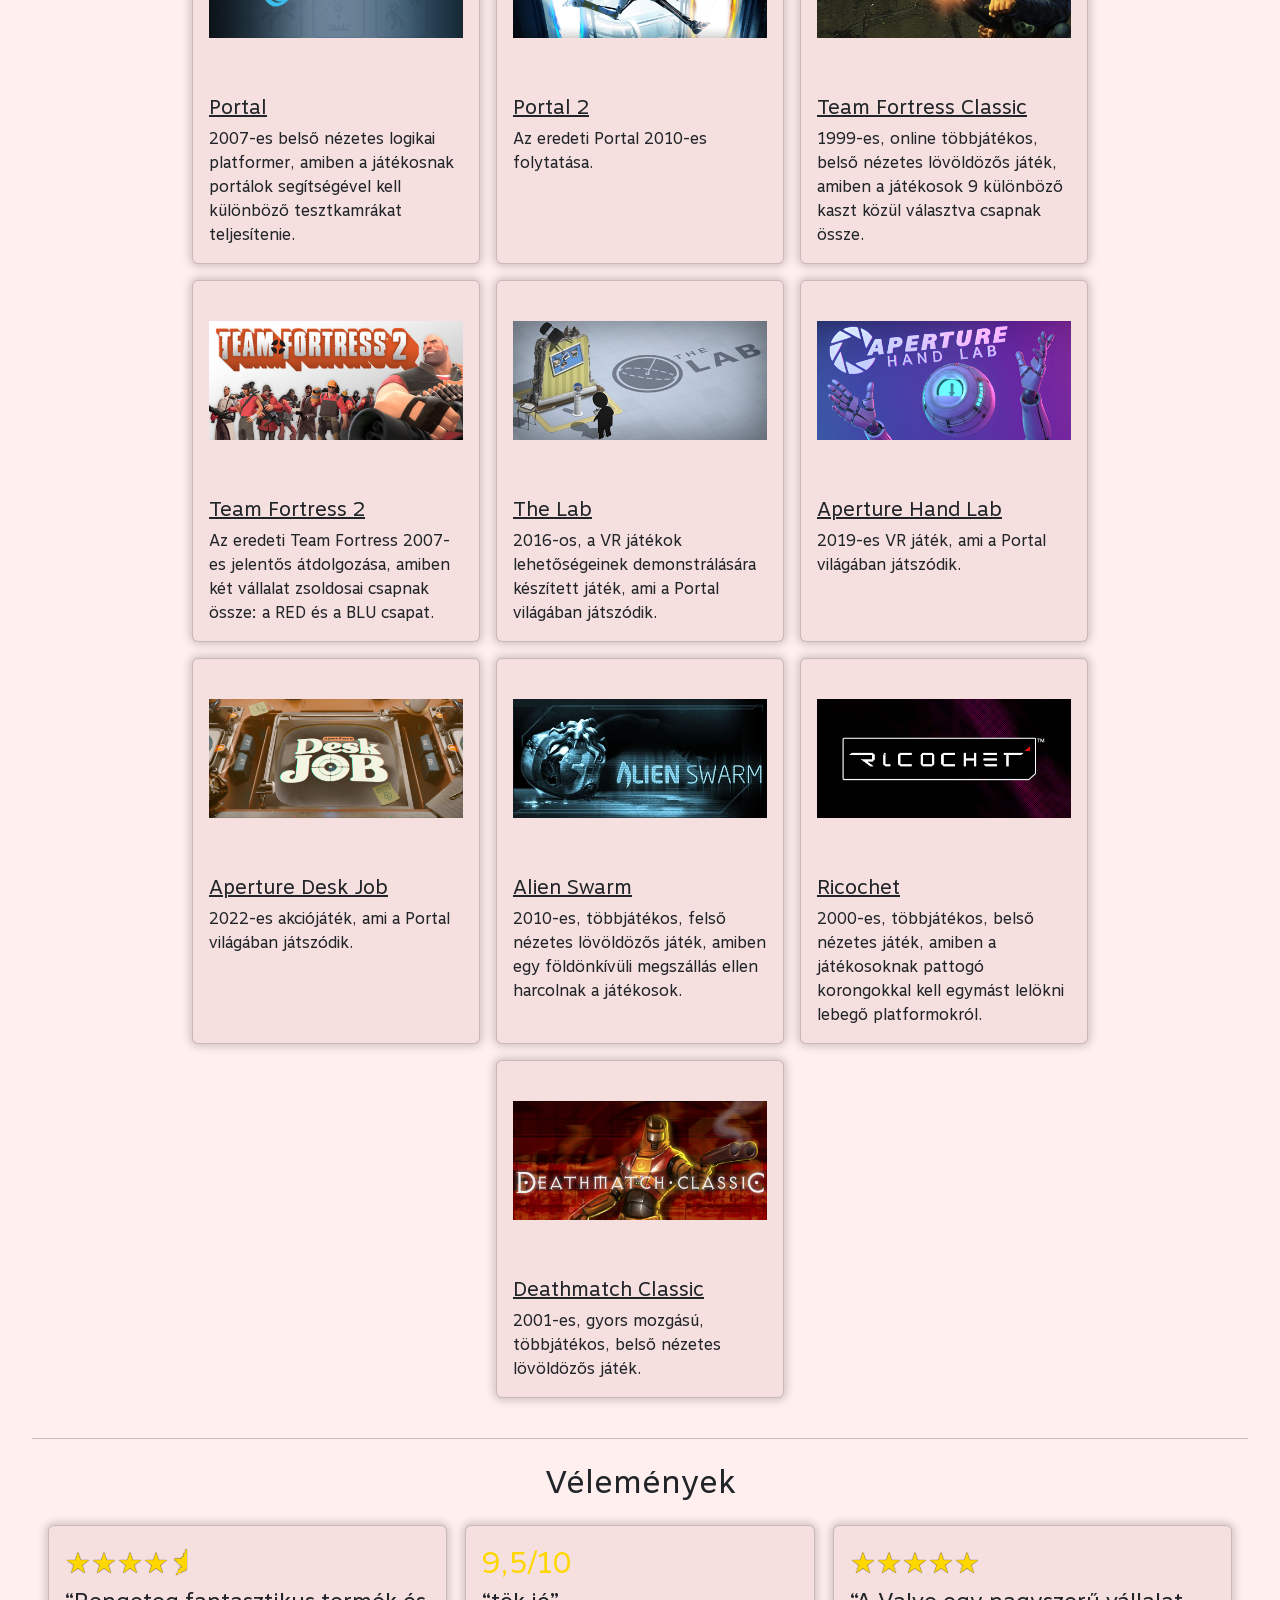
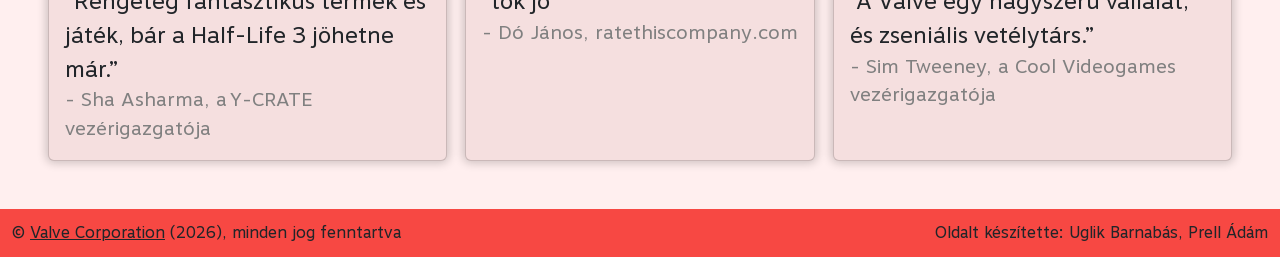
==== commit 582e5558: "Colors & fixes" ====
--- a/index.html
+++ b/index.html
@@ -51,7 +51,7 @@
                         <h1>Játékok</h1>
                         <p><i>Több, mint 30 saját készítésű játék, több tucat kiegészítőcsomaggal, közel 3 évtizede.<br>A rengeteg élmény és történet csak rád vár.</i></p>
                     </div>
-                    <img src="/media/carousel/games.png" class="d-block" id="carousel-img-games" alt="Játékok" style="object-fit: cover;">
+                    <img src="/media/carousel/games.png" class="d-block" id="carousel-img-games" alt="Játékok">
                 </div>
             </div>
             <div class="carousel-item">
@@ -60,7 +60,7 @@
                         <h1>Steam</h1>
                         <p><i>A világ legnagyobb PC játékárusító platformja, több, mint százezer játékkal, és az egyik leggyorsabb és leg felhasználóbarátabb támogatással.</i></p>
                     </div>
-                    <img src="/media/carousel/steam.avif" class="d-block" alt="Steam" style="object-fit: contain;">
+                    <img src="/media/carousel/steam.avif" class="d-block" alt="Steam">
                 </div>
             </div>
             <div class="carousel-item">
@@ -69,7 +69,7 @@
                         <h1>Termékek</h1>
                         <p><i>Nem számít, hogy PC, konzol, vagy VR játék érdekel, nálunk minden célra találsz kényelmes, magas minőségű opciókat.</i></p>
                     </div>
-                    <img src="/media/carousel/termekek.jpg" class="d-block w-100" alt="Termékek" style="object-fit: contain;">
+                    <img src="/media/carousel/termekek.jpg" class="d-block w-100" alt="Termékek">
                 </div>
             </div>
             <div class="carousel-item">
@@ -78,7 +78,7 @@
                         <h1>Vezérigazgatónk</h1>
                         <p><i>A gaming világ egyik legszeretettebb embereként vezérigazgatónk, Gabe Newell híres a felhasználói közösség iránti szeretetéről és törődéséről.</i></p>
                     </div>
-                    <img src="/media/carousel/gabe.webp" class="d-block w-100" alt="Vezérigazgatónk" style="object-fit: cover; scale: 110%;">
+                    <img src="/media/carousel/gabe.webp" class="d-block w-100" alt="Vezérigazgatónk" style="scale: 110%;">
                 </div>
             </div>
         </div>
--- a/style.css
+++ b/style.css
@@ -39,6 +39,11 @@
 
 main {
     padding: 32px;
+    background-color: #FFEFEF;
+}
+
+.card {
+    background-color: #F5DFDF;
 }
 
 .revealer {
@@ -181,7 +186,7 @@
     align-self: center;
     height: 100%;
     align-items: center;
-    background: linear-gradient(to right, lightblue 40%, transparent 60%);
+    background: linear-gradient(to right, #202020 40%, transparent 60%);
 }
 
 .carousel-leftside {
@@ -198,6 +203,7 @@
     overflow-wrap: break-word;
     text-align: center;
     width: 100%;
+    color: #DDDDDD;
 }
 
 .carousel-container img {
@@ -206,6 +212,7 @@
     height: 100%;
     scale: 200%;
     z-index: -1;
+    object-fit: cover;
 }
 
 .carousel-indicators button {
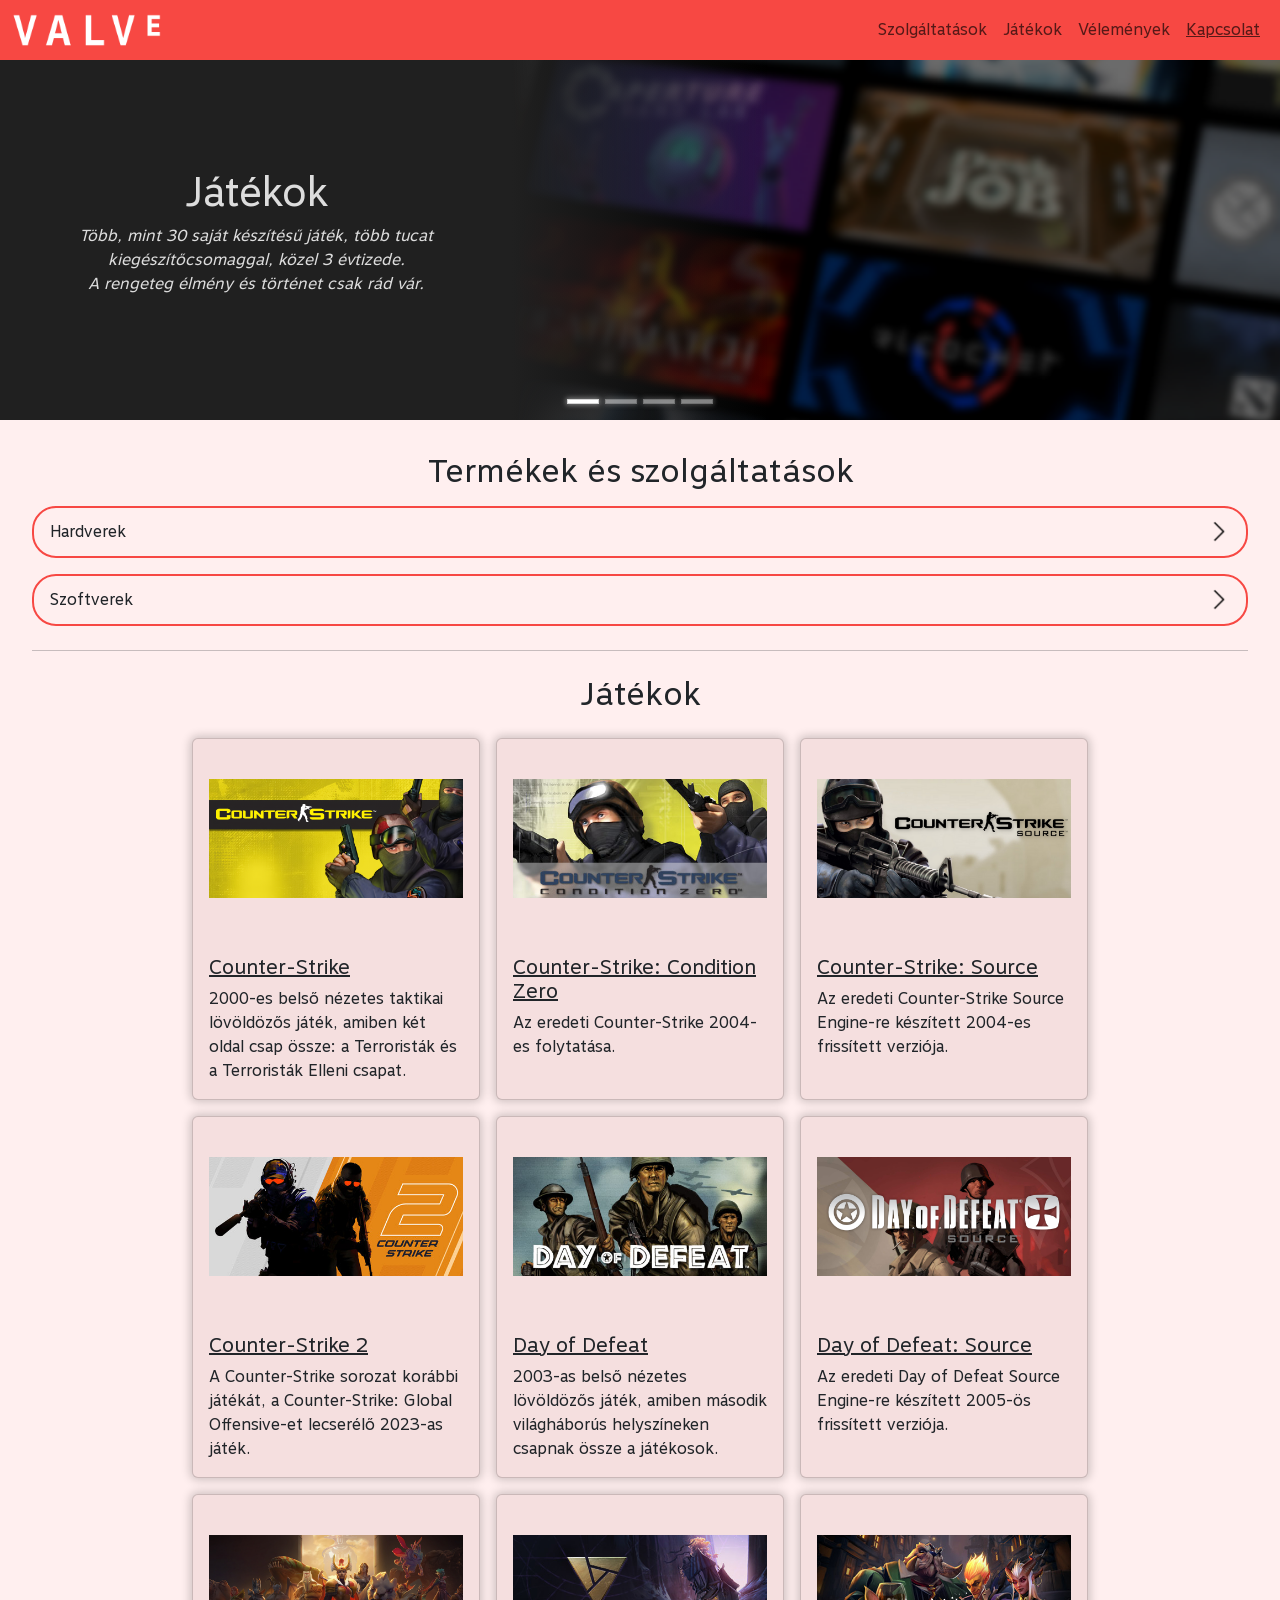
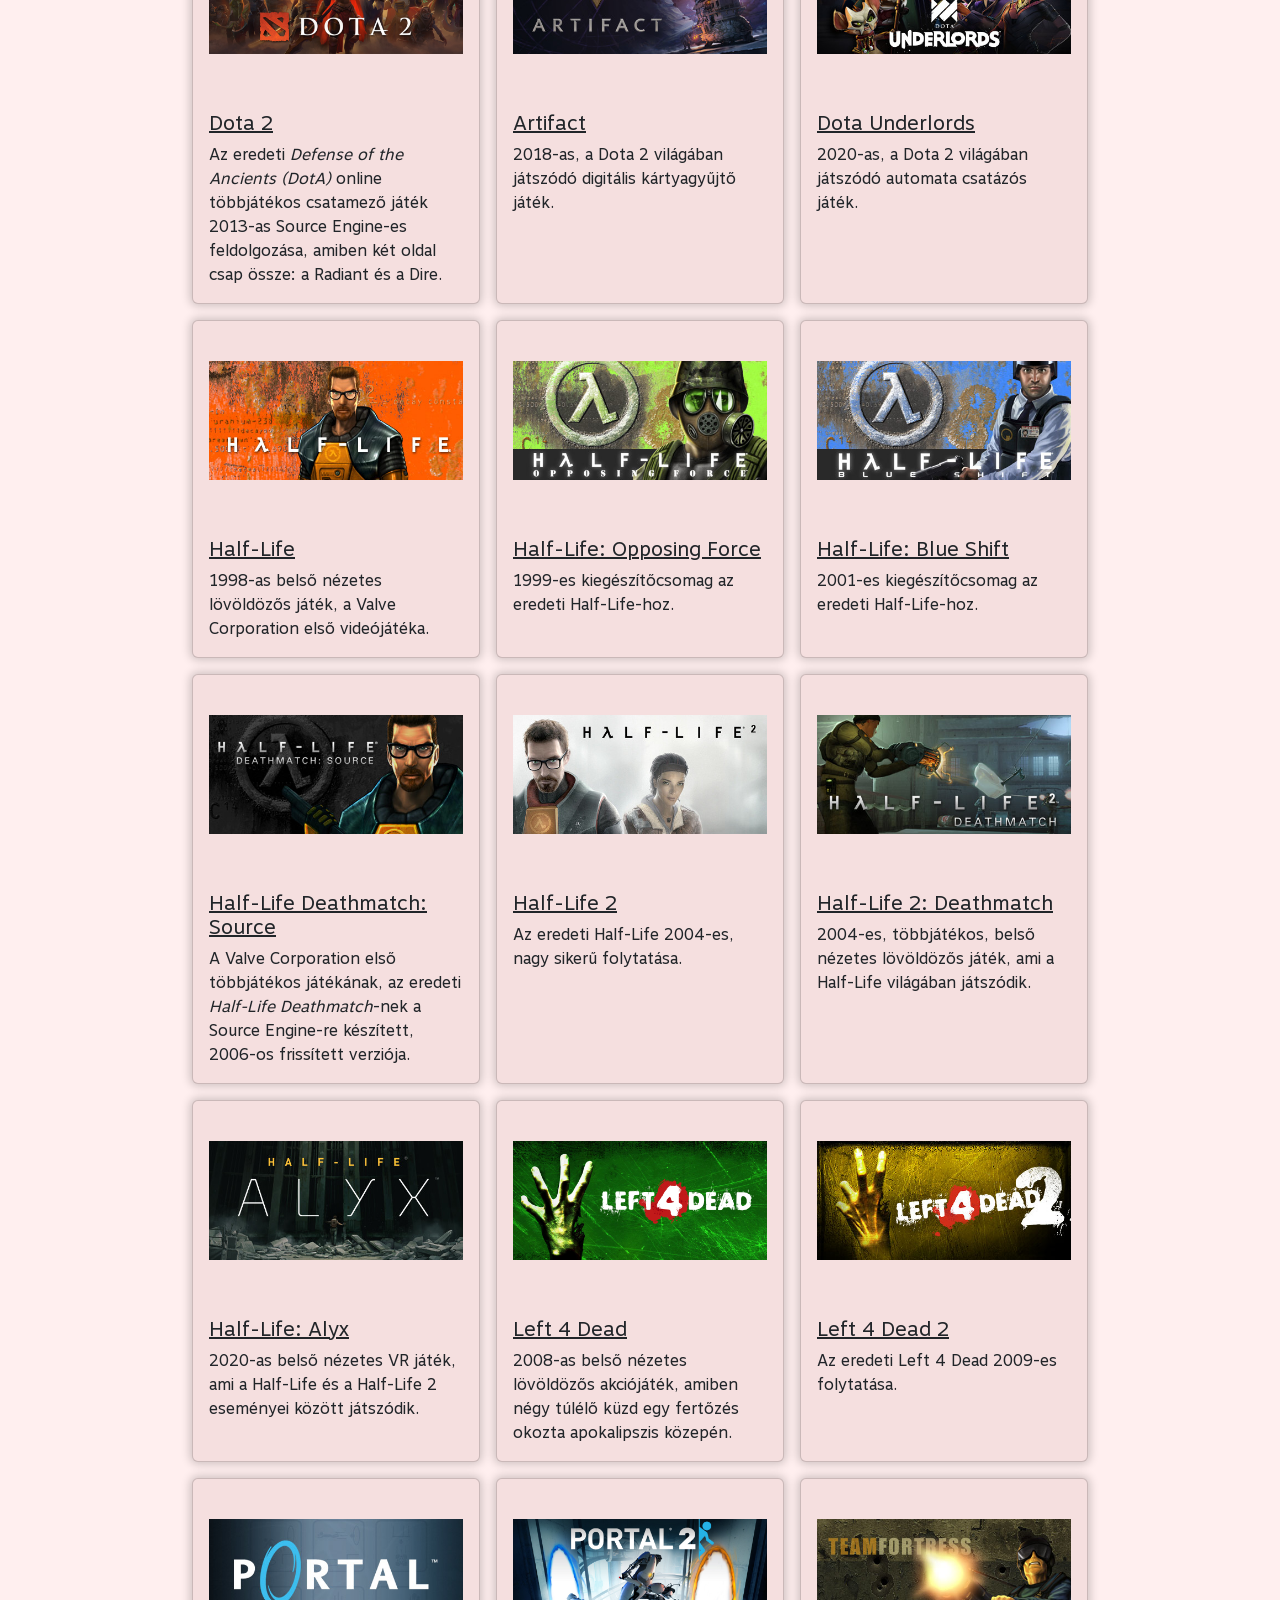
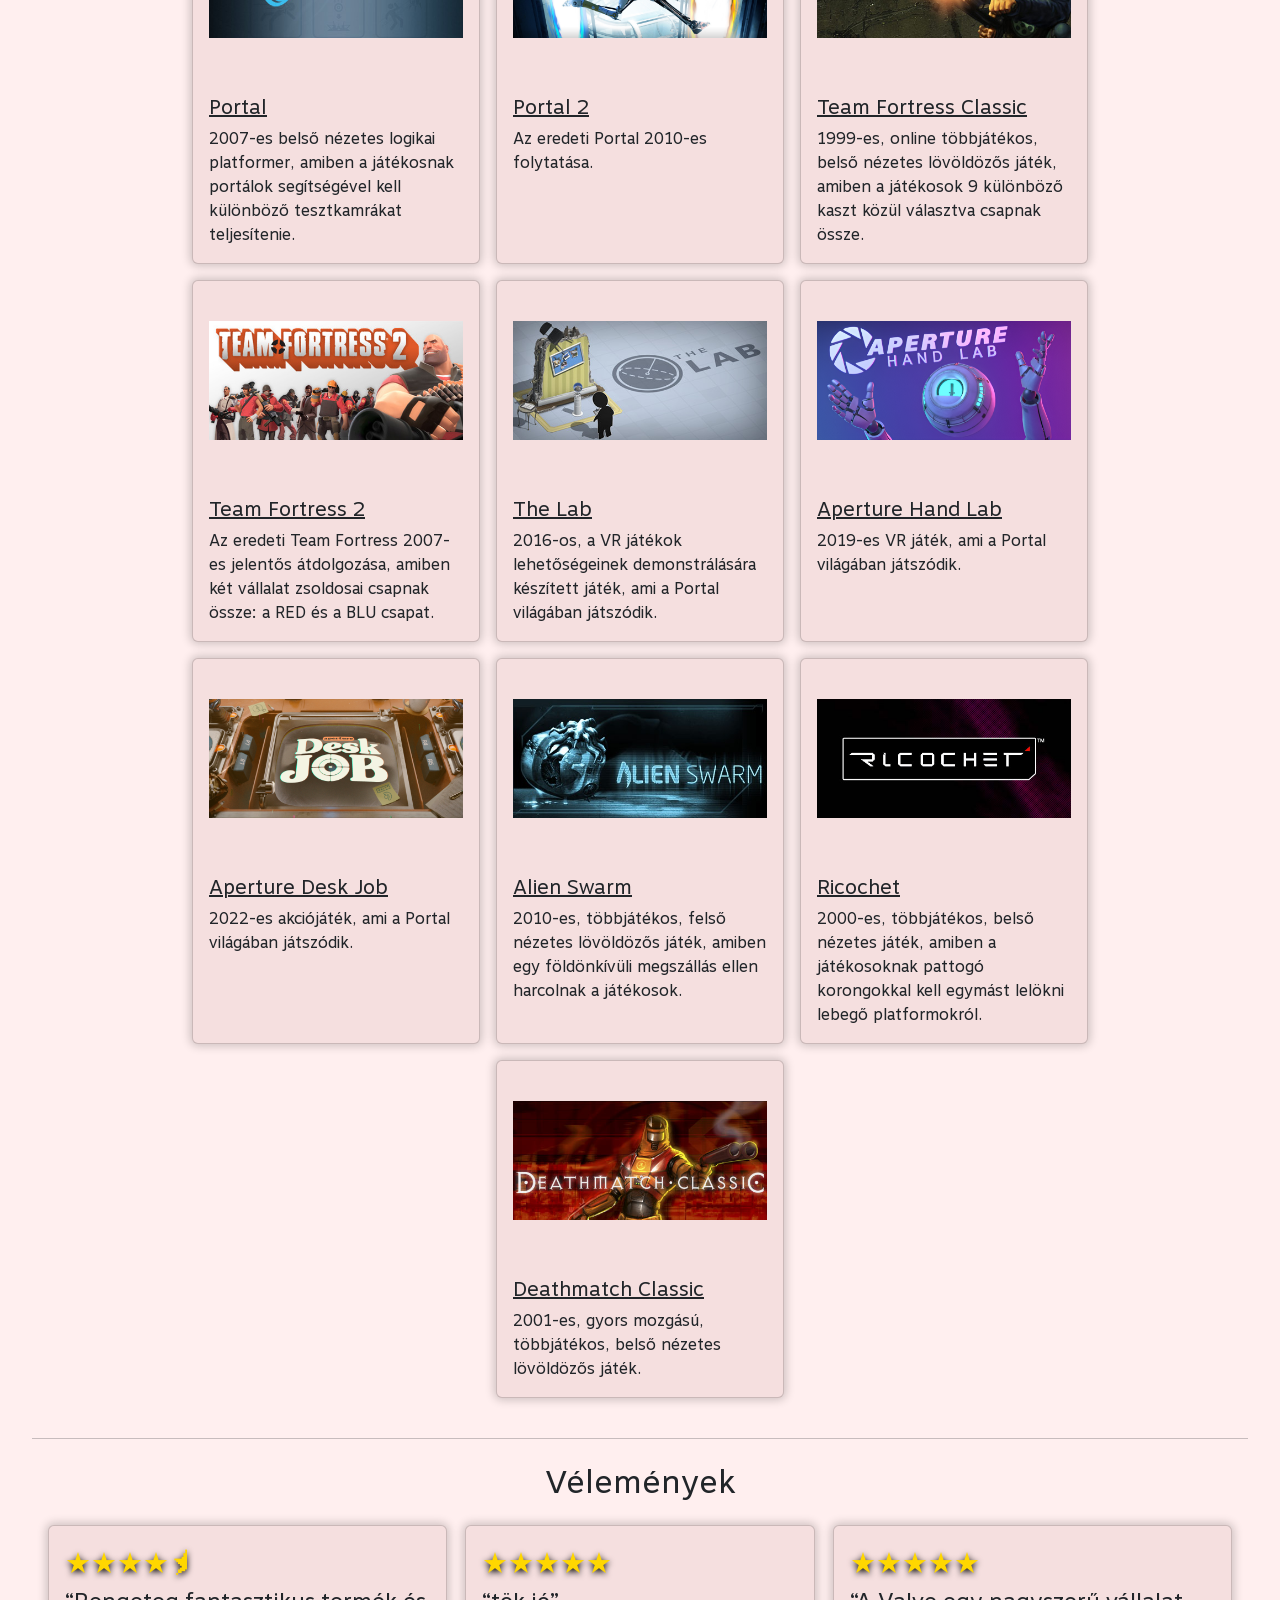
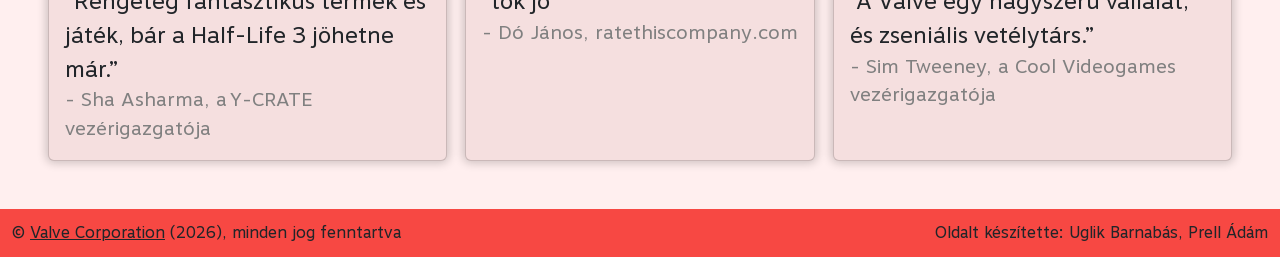
==== commit 28ea93b5: "Finishing touches" ====
--- a/index.html
+++ b/index.html
@@ -78,7 +78,7 @@
                         <h1>Vezérigazgatónk</h1>
                         <p><i>A gaming világ egyik legszeretettebb embereként vezérigazgatónk, Gabe Newell híres a felhasználói közösség iránti szeretetéről és törődéséről.</i></p>
                     </div>
-                    <img src="/media/carousel/gabe.webp" class="d-block w-100" alt="Vezérigazgatónk" style="scale: 110%;">
+                    <img src="/media/carousel/gabe.jpg" class="d-block w-100" alt="Vezérigazgatónk" style="scale: 110%; transform: translateX(5%);">
                 </div>
             </div>
         </div>
@@ -394,7 +394,7 @@
             </div>
             <div class="card">
                 <div class="card-body">
-                    <span class="rating">9,5/10</span>
+                    <span class="stars rating">★★★★★</span>
                     <p class="review_text">“tök jó”</p>
                     <p class="review_author">- Dó János, ratethiscompany.com</p>
                 </div>
--- a/style.css
+++ b/style.css
@@ -49,7 +49,7 @@
 .revealer {
     display: flex;
     width: 100%;
-    border: 2px solid grey;
+    border: 2px solid #f74843;
     padding: 12px 16px;
     border-radius: 24px;
     transition: border-radius .1s;
@@ -67,7 +67,7 @@
 .collapse_custom {
     display: flex;
     flex-direction: row;
-    border: 2px solid grey;
+    border: 2px solid #f74843;
     border-top: none;
     gap: 16px;
     flex-wrap: wrap;
@@ -145,6 +145,7 @@
 .rating {
     font-size: 1.8em;
     color: gold;
+    text-shadow: 0px 2px 6px #000000ff;
 }
 
 .velemenyekgrid {
